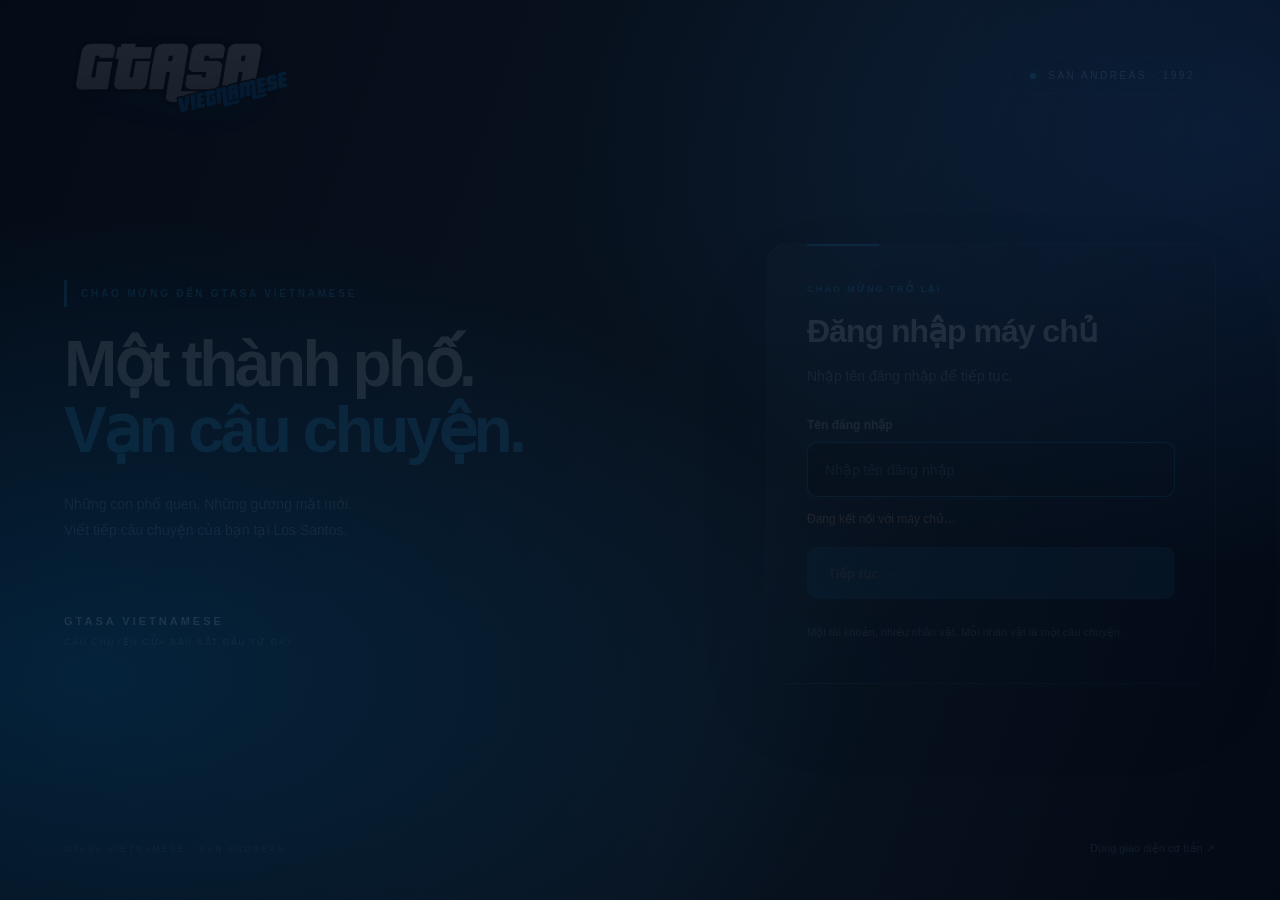
==== scriptfiles/cef/lsrp/index.html @ 7dafb7ec "feat: add CEF account login and registration UI" ====
<!doctype html>
<html lang="vi">
<head>
  <meta charset="utf-8">
  <meta name="viewport" content="width=device-width,initial-scale=1">
  <meta http-equiv="Content-Security-Policy" content="default-src 'self' http://cef; script-src 'sha256-Yp1ZCCHcdxOOjIpQzxnbb0ilpEO3/F2lZkjNdFWHLR4='; style-src 'self' http://cef; img-src 'self' http://cef; object-src 'none'; base-uri 'none'">
  <title>GTASA Vietnamese</title>
  <link rel="stylesheet" href="style.css">
</head>
<body>
  <div class="shell">
    <header><img class="brand-logo" src="logo.png" alt="GTASA Vietnamese"><span class="edition">SAN ANDREAS · 1992</span></header>
    <main>
      <section class="intro"><p class="eyebrow">CHÀO MỪNG ĐẾN GTASA VIETNAMESE</p><h1>Một thành phố.<br><span>Vạn câu chuyện.</span></h1><p class="muted">Những con phố quen. Những gương mặt mới.<br>Viết tiếp câu chuyện của bạn tại Los Santos.</p><div class="stamp">GTASA VIETNAMESE <span>CÂU CHUYỆN CỦA BẠN BẮT ĐẦU TỪ ĐÂY</span></div></section>
      <section class="panel" id="auth"><p class="eyebrow">CHÀO MỪNG TRỞ LẠI</p><h2 id="title">Đăng nhập máy chủ</h2><p id="description" class="muted">Nhập tên đăng nhập để tiếp tục.</p><form id="form" novalidate><label for="value" id="label">Tên đăng nhập</label><input id="value" autocomplete="off" minlength="3" maxlength="24" required placeholder="Nhập tên đăng nhập"><p id="error" role="status" aria-live="polite">Đang khởi tạo giao diện…</p><button id="submit" type="submit" disabled>Đang kết nối…</button></form><button id="back" class="secondary" hidden>Đổi tên đăng nhập</button><p class="note">Một tài khoản, nhiều nhân vật. Mỗi nhân vật là một câu chuyện.</p></section>
      <section class="characters" id="characters" hidden><p class="eyebrow">CHỌN MỘT CÂU CHUYỆN</p><h2>Nhân vật của bạn</h2><p class="muted">Chọn nhân vật để tiếp tục, hoặc bắt đầu với một slot trống.</p><div id="slots"></div><button id="play" disabled>Vào Los Santos <span>→</span></button><p class="note">Slot trống sẽ mở trình tạo nhân vật trong game.</p></section>
    </main>
    <footer><span>GTASA VIETNAMESE · SAN ANDREAS</span><button id="classic" class="text-button">Dùng giao diện cơ bản ↗</button></footer>
  </div>
  <!-- CEF_APP_START -->
<script>
(function () {
'use strict';
const $ = (id) => document.getElementById(id);
let bridge;
let attached = false;
let acknowledged = false;
let responseTimer;
let stage = 0;
let pending = false;
const slots = [];
let navigationState = false;
let lastSnapshot = '';

function character(index, name, level, skin, exists, selected) {
  const slot = slots[index];
  if (!slot) return;
  slot.name.textContent = exists ? name.replace(/_/g, ' ') : '+ Tạo nhân vật mới';
  slot.info.textContent = exists ? `Cấp ${level} · Ngoại hình #${skin}` : 'Một câu chuyện mới đang chờ';
  slot.button.classList.toggle('selected', !!selected);
  if (selected) $('play').disabled = !exists;
}

function applySnapshot() {
  const hash = window.location.hash;
  if (!hash || hash === lastSnapshot) return false;
  const data = new URLSearchParams(hash.slice(1));
  if (data.get('ui') !== '1' || !/^[0-5]$/.test(data.get('stage') || '')) return false;
  lastSnapshot = hash;
  navigationState = true;
  acknowledged = true;
  const next = Number(data.get('stage'));
  if (document.body && document.body.classList && typeof document.body.classList.add === 'function') document.body.classList.add('booted');
  screen(next, data.get('username') || '');
  if (next === 4) {
    for (let i = 0; i < 3; i++) character(i, data.get(`n${i}`) || '',
      Number(data.get(`l${i}`)), Number(data.get(`k${i}`)), data.get(`e${i}`) === '1',
      Number(data.get('selected')) === i + 1);
  }
  const errors = {
    1: 'Tên đăng nhập gồm 3–24 ký tự: chữ, số hoặc dấu gạch dưới (_). Mật khẩu đăng ký cần ít nhất 6 ký tự.',
    2: 'Mật khẩu chưa đúng. Vui lòng thử lại.',
    3: 'Mật khẩu tối đa 72 ký tự.'
  };
  if (errors[data.get('error')]) { busy(false); $('error').textContent = errors[data.get('error')]; }
  return true;
}
function emit(name, ...args) {
  try {
    if (!bridge || typeof bridge.emit !== 'function') throw new Error('CEF unavailable');
    bridge.emit(name, ...args);
    return true;
  } catch (_) {
    busy(false);
    $('error').textContent = 'Chưa kết nối được giao diện với máy chủ. Thử kết nối lại hoặc dùng /classicui.';
    return false;
  }
}
function busy(value) {
  pending = value;
  $('submit').disabled = value;
  $('back').disabled = value;
}
function screen(next, username) {
  clearTimeout(responseTimer);
  const auth = $('auth');
  const characters = $('characters');
  stage = Number(next);
  next = stage;
  busy(next === 5);
  const showCharacters = next === 4;
  if (next === 0) {
    [auth, characters].forEach((view) => {
      if (view.hidden) return;
      if (!view.classList) { view.hidden = true; return; }
      view.classList.remove('view-enter');
      view.classList.add('view-exit');
      setTimeout(() => { view.hidden = true; view.classList.remove('view-exit'); }, 380);
    });
    return;
  }
  auth.hidden = next === 0 || showCharacters;
  characters.hidden = !showCharacters;
  const activeView = showCharacters ? characters : auth;
  if (next !== 0) {
    if (activeView.classList && typeof activeView.classList.remove === 'function') {
      activeView.classList.remove('view-enter');
      void activeView.offsetWidth;
      activeView.classList.add('view-enter');
    }
  }
  if (next === 4) $('play').disabled = true;
  $('error').textContent = '';
  if (next === 5) {
    $('description').textContent = 'Đang xử lý, vui lòng chờ…';
    return;
  }
  const password = next === 2 || next === 3;
  $('title').textContent = next === 2 ? 'Tạo tài khoản' : next === 3 ? 'Đăng nhập' : 'Đăng nhập máy chủ';
  $('description').textContent = password ? `Tên đăng nhập: ${username}` : 'Nhập tên đăng nhập để tiếp tục.';
  $('label').textContent = password ? 'Mật khẩu' : 'Tên đăng nhập';
  const input = $('value');
  input.value = '';
  input.type = password ? 'password' : 'text';
  input.minLength = password ? (next === 2 ? 6 : 1) : 3;
  input.maxLength = password ? 72 : 24;
  input.placeholder = password ? 'Nhập mật khẩu' : 'Nhập tên đăng nhập';
  if (password) input.removeAttribute('pattern');
  else input.pattern = '[A-Za-z0-9_]{3,24}';
  $('submit').textContent = next === 2 ? 'Đăng ký →' : next === 3 ? 'Đăng nhập →' : 'Tiếp tục →';
  $('back').hidden = !password;
  if (next !== 4 && next !== 0) input.focus();
}
for (let i = 0; i < 3; i++) {
  const button = document.createElement('button');
  button.className = 'slot';
  const label = document.createElement('small');
  label.textContent = `NHÂN VẬT 0${i + 1}`;
  const name = document.createElement('strong');
  const info = document.createElement('em');
  button.append(label, name, info);
  button.onclick = () => { if (!pending) emit('lsrp:slot', i); };
  $('slots').append(button);
  slots.push({button, name, info});
}
$('form').onsubmit = (event) => {
  event.preventDefault();
  if (pending || ![1, 2, 3].includes(stage)) return;
  const value = $('value').value;
  if (stage === 1 && !/^[A-Za-z0-9_]{3,24}$/.test(value)) {
    $('error').textContent = 'Tên đăng nhập gồm 3–24 ký tự: chữ, số hoặc dấu gạch dưới (_).';
    return;
  }
  if ((stage === 2 && value.length < 6) || (stage === 3 && !value) || value.length > 72) {
    $('error').textContent = 'Kiểm tra mật khẩu: đăng ký cần 6–72 ký tự.';
    return;
  }
  if (!acknowledged) {
    $('error').textContent = 'Đang kết nối với máy chủ. Vui lòng chờ hoặc dùng /classicui.';
    emit('lsrp:ready');
    return;
  }
  busy(true);
  $('error').textContent = 'Đang gửi yêu cầu…';
  if (emit('lsrp:submit', value)) {
    responseTimer = setTimeout(() => {
      busy(false);
      $('error').textContent = 'Máy chủ chưa phản hồi. Hãy kết nối lại hoặc dùng /classicui.';
    }, 10000);
  }
  if (stage !== 1) $('value').value = '';
};
$('back').onclick = () => emit('lsrp:back');
$('classic').onclick = () => emit('lsrp:classic');
$('play').onclick = () => emit('lsrp:play');
function listen(name, handler) {
  const on = typeof bridge.on === 'function' ? bridge.on : bridge.subscribe;
  on.call(bridge, name, (...args) => {
    // Some WebView bridges deliver one argument array instead of a spread list.
    if (args.length === 1 && Array.isArray(args[0])) args = args[0];
    handler(...args);
  });
}
function attach() {
  bridge = window.cef;
  if (!bridge || typeof bridge.emit !== 'function' ||
      (typeof bridge.on !== 'function' && typeof bridge.subscribe !== 'function')) return false;
  if (attached) return true;
  listen('lsrp:screen', (next, username) => { if (!navigationState) { acknowledged = true; screen(next, username); } });
  listen('lsrp:character', (...args) => { if (!navigationState) character(...args); });
  listen('lsrp:error', (message) => { clearTimeout(responseTimer); busy(false); $('error').textContent = message; });
  attached = true;
  emit('lsrp:ready');
  return true;
}
screen(1, '');
busy(true);
$('error').textContent = 'Đang kết nối với máy chủ…';
window.addEventListener('hashchange', applySnapshot);
applySnapshot();
try { attach(); } catch (_) { $('error').textContent = 'Không khởi tạo được CEF. Hãy dùng /classicui.'; }
setTimeout(() => { if (document.body && document.body.classList && typeof document.body.classList.add === 'function') document.body.classList.add('booted'); }, 140);
let attempts = 0;
const retry = setInterval(() => {
  attempts++;
  try {
    if (!acknowledged && attach()) emit('lsrp:ready');
  } catch (_) { /* Show a useful status after the bounded retry period. */ }
  if (acknowledged || attempts >= 15) {
    clearInterval(retry);
    if (!acknowledged) {
      busy(false);
      $('error').textContent = 'CEF chưa nhận phản hồi máy chủ. Hãy dùng /classicui hoặc kết nối lại.';
    }
  }
}, 1000);

})();
</script>
  <!-- CEF_APP_END -->
</body>
</html>
---- scriptfiles/cef/lsrp/style.css ----
:root{color-scheme:dark;font-family:'Segoe UI',Arial,sans-serif;color:#f4f8ff;-webkit-font-smoothing:antialiased;text-rendering:optimizeLegibility;--green:#24b5ff;--muted:#92a6bd}*{box-sizing:border-box}body{margin:0;min-height:100vh;opacity:0;transition:opacity .7s cubic-bezier(.22,1,.36,1);background:radial-gradient(ellipse at 7% 75%,#0077c532,transparent 48%),radial-gradient(ellipse at 96% 15%,#2068c429,transparent 40%),linear-gradient(110deg,#030b17ee,#061323c9 60%,#020916e8)}body.booted{opacity:1}[hidden]{display:none!important}body:before{content:'';position:fixed;inset:0;pointer-events:none;background:linear-gradient(#69bdff05 1px,transparent 1px),linear-gradient(90deg,#69bdff05 1px,transparent 1px);background-size:72px 72px;mask-image:linear-gradient(transparent,#0008)}.shell{position:relative;min-height:100vh;max-width:1900px;margin:auto;padding:4vh 5vw;display:flex;flex-direction:column}header,footer{display:flex;align-items:center;justify-content:space-between;gap:24px}.brand-logo{width:clamp(190px,18vw,290px);height:auto;filter:drop-shadow(0 12px 30px #009dff22);animation:logo-in .85s cubic-bezier(.22,1,.36,1) both}.edition{border:1px solid #7bbcff24;background:#10345135;border-radius:30px;padding:12px 20px;font-size:10px;letter-spacing:2.5px;color:#a9cce7}.edition:before{content:'';display:inline-block;width:6px;height:6px;border-radius:50%;background:#30c4ff;box-shadow:0 0 12px #30c4ff;margin-right:12px}main{flex:1;display:flex;align-items:center;justify-content:space-between;gap:7vw;padding:5vh 0}.intro{flex:1;max-width:820px}.eyebrow{font-size:10px;letter-spacing:2.8px;font-weight:700;color:var(--green);margin:0 0 24px}.intro>.eyebrow{display:inline-block;border-left:3px solid var(--green);padding:8px 14px;background:linear-gradient(90deg,#009fff16,transparent)}h1{font-size:clamp(40px,5vw,88px);font-weight:800;line-height:1.04;letter-spacing:-3.5px;margin:0 0 28px}h1 span{color:#33baff;text-shadow:0 0 60px #008cff30}h2{font-size:32px;line-height:1.2;font-weight:700;letter-spacing:-1px;margin:0 0 14px}.muted{font-size:14px;line-height:1.85;color:var(--muted);max-width:480px}.stamp{margin-top:48px;border-top:1px solid #7bbcff25;padding-top:22px;font-size:11px;font-weight:600;letter-spacing:3px;max-width:360px}.stamp span{display:block;font-size:9px;font-weight:400;letter-spacing:1.5px;color:#718aa5;margin-top:10px}.panel,.characters{position:relative;width:450px;max-width:48vw;flex-shrink:0;padding:40px;border:1px solid #91c7ff25;border-radius:22px;background:linear-gradient(145deg,#18334bdb,#07111ef5 65%);box-shadow:0 32px 90px #0007,inset 0 1px #d4edff0d;backdrop-filter:blur(18px);overflow:hidden;animation:panel-in .8s cubic-bezier(.22,1,.36,1) both;will-change:transform,opacity}.panel:before,.characters:before{content:'';position:absolute;left:40px;top:0;width:72px;height:2px;background:#2cbcff;box-shadow:0 0 24px #00aaff99}.panel>.eyebrow,.characters>.eyebrow{font-size:9px;letter-spacing:2.2px;margin-bottom:18px}label{display:block;font-size:12px;font-weight:600;color:#b7c8d9;margin:28px 0 11px}input{width:100%;height:55px;padding:0 17px;background:#030c18e8;border:1px solid #8ebaff24;color:#fff;border-radius:10px;font:inherit;font-size:14px;outline:none;transition:border-color .18s ease,box-shadow .18s ease,transform .18s ease}input::placeholder{color:#5b748e}input:focus{border-color:#25afffb3;box-shadow:0 0 0 3px #009fff10;transform:translateY(-1px)}button{width:100%;border:1px solid transparent;border-radius:10px;padding:17px 20px;min-height:52px;background:linear-gradient(110deg,#008ff0,#1bafff);color:white;font:inherit;font-size:13px;font-weight:700;cursor:pointer;text-align:left;box-shadow:0 6px 22px #008fff20;transition:transform .16s cubic-bezier(.22,1,.36,1),filter .16s ease;will-change:transform}button span{float:right}button:hover:not(:disabled){filter:brightness(1.12);transform:translateY(-1px)}button:active:not(:disabled){filter:brightness(.95);transform:translateY(0)}button:focus-visible{outline:2px solid #93d9ff;outline-offset:4px}button:disabled{opacity:.45;cursor:default;box-shadow:none}.secondary{margin-top:11px;background:#ffffff04;border-color:#93b9e127;color:#afc6df;box-shadow:none;text-align:center}.note{font-size:11px;line-height:1.8;color:#7189a3;margin:24px 0 0}#error{font-size:12px;line-height:1.55;color:#e2b598;min-height:19px;margin:12px 0 18px}footer{padding-top:20px;border-top:1px solid #89bfff16;font-size:9px;letter-spacing:2px;color:#65809a}.text-button{width:auto;min-height:0;padding:8px 0;background:transparent;box-shadow:none;color:#8daac6;font-size:11px;font-weight:400}#slots{display:grid;gap:12px;margin:26px 0}.slot{position:relative;background:linear-gradient(110deg,#18354a65,#0a192b);border:1px solid #81b4e329;box-shadow:none;padding:18px 20px;border-radius:12px}.slot:after{content:'↗';position:absolute;right:18px;top:18px;color:#577998;font-size:18px}.slot.selected{border-color:#21b3ff;background:linear-gradient(110deg,#0a5a844d,#10273b);box-shadow:inset 3px 0 #24b5ff}.slot.selected:after{color:#36beff}.slot small{display:block;font-size:9px;font-weight:600;color:#789dbd;letter-spacing:2px;margin-bottom:9px}.slot strong{font-size:17px;font-weight:600;display:block;padding-right:20px}.slot em{font-size:11px;font-weight:400;font-style:normal;display:block;color:#829eb8;margin-top:8px}.view-enter{animation:panel-in .8s cubic-bezier(.22,1,.36,1) both}.view-exit{animation:panel-out .38s cubic-bezier(.55,0,1,.45) both}@keyframes logo-in{from{opacity:0;transform:scale(.97)}to{opacity:1;transform:scale(1)}}@keyframes panel-in{from{opacity:0;transform:translate3d(0,14px,0)}to{opacity:1;transform:translate3d(0,0,0)}}@keyframes panel-out{from{opacity:1;transform:translate3d(0,0,0)}to{opacity:0;transform:translate3d(0,-8px,0)}}@media(max-width:1000px){main{gap:4vw}.panel,.characters{width:410px;padding:30px}.intro h1{letter-spacing:-2px}}@media(max-width:760px){.panel,.characters{backdrop-filter:none;box-shadow:0 18px 50px #0008}.brand-logo{animation-duration:.6s}.view-enter{animation-duration:.55s}body{background:linear-gradient(135deg,#030b17,#061323 60%,#020916)}body:before{display:none}button:hover:not(:disabled){filter:none}.shell{padding:22px}.intro{display:none}.panel,.characters{max-width:100%;width:440px;margin:auto}.brand-logo{width:180px}.edition{font-size:8px;padding:10px 12px;letter-spacing:1px}main{padding:25px 0}footer{letter-spacing:.6px;font-size:8px}h2{font-size:28px}}@media(max-height:700px){.shell{padding-top:20px;padding-bottom:15px}.brand-logo{width:190px}main{padding:20px 0}.panel,.characters{padding:26px}.eyebrow{margin-bottom:15px}label{margin-top:18px}.note{margin-top:16px}.stamp{margin-top:25px}#slots{gap:8px;margin:18px 0}.slot{padding:13px 16px}h1{font-size:clamp(38px,4.8vw,68px)}}@media(prefers-reduced-motion:reduce){*,*:before{animation:none!important;transition:none!important;scroll-behavior:auto!important}body{opacity:1!important}}@media(max-width:420px){.panel,.characters{padding:24px 20px;border-radius:18px}input{height:52px}button{min-height:50px}}
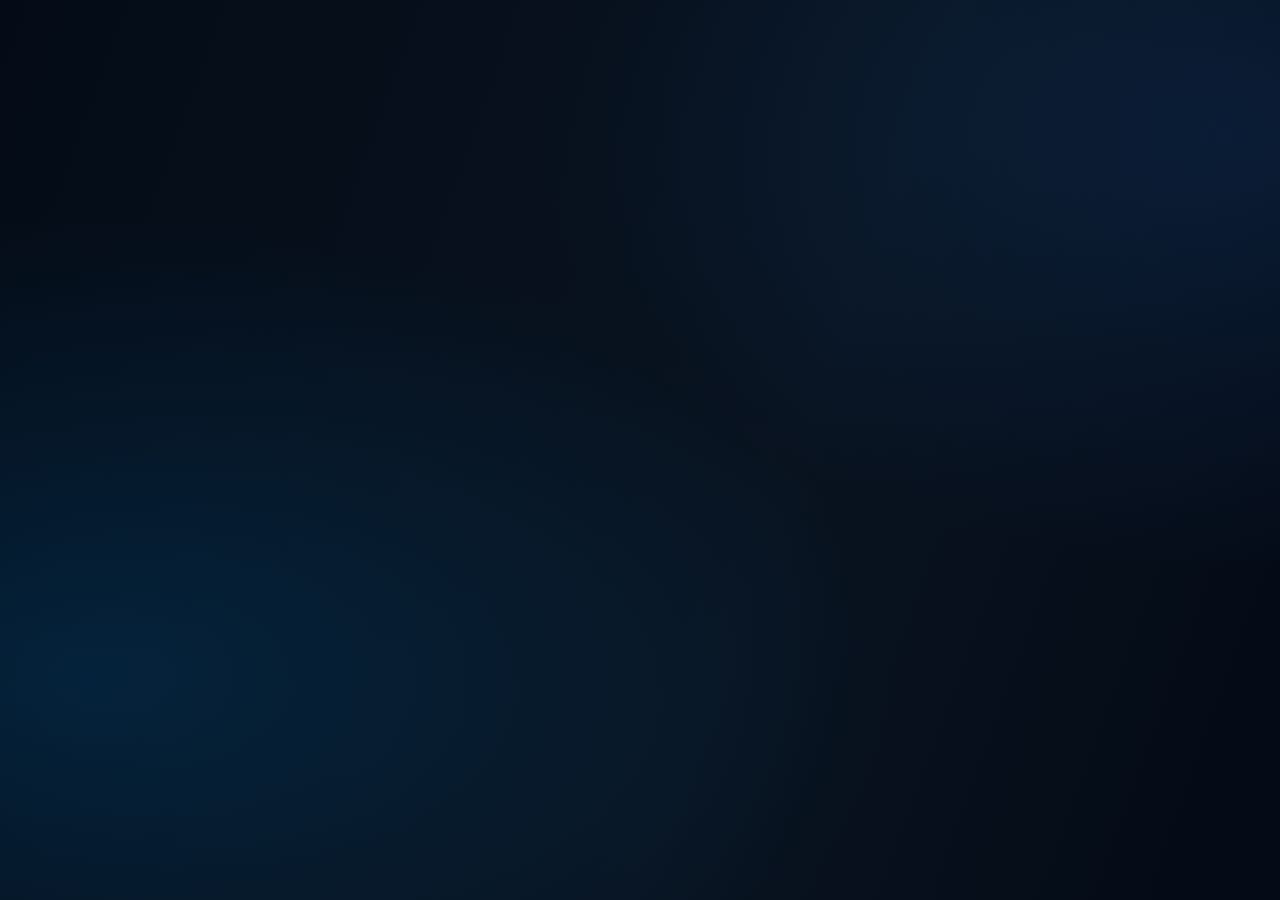
==== commit e2408bc0: "feat: polish CEF creator UI and notifications" ====
--- a/scriptfiles/cef/lsrp/index.html
+++ b/scriptfiles/cef/lsrp/index.html
@@ -3,19 +3,21 @@
 <head>
   <meta charset="utf-8">
   <meta name="viewport" content="width=device-width,initial-scale=1">
-  <meta http-equiv="Content-Security-Policy" content="default-src 'self' http://cef; script-src 'sha256-Yp1ZCCHcdxOOjIpQzxnbb0ilpEO3/F2lZkjNdFWHLR4='; style-src 'self' http://cef; img-src 'self' http://cef; object-src 'none'; base-uri 'none'">
+  <meta http-equiv="Content-Security-Policy" content="default-src 'self' http://cef; script-src 'sha256-Da5D/YA8V6eIB4fiV2CSRMuoFLo2DIR0+VUz3KR1z58='; style-src 'self' http://cef; img-src 'self' http://cef; object-src 'none'; base-uri 'none'">
   <title>GTASA Vietnamese</title>
   <link rel="stylesheet" href="style.css">
 </head>
 <body>
   <div class="shell">
-    <header><img class="brand-logo" src="logo.png" alt="GTASA Vietnamese"><span class="edition">SAN ANDREAS · 1992</span></header>
+    <div id="notifications" class="notifications" aria-live="polite"></div>
+    <header id="site-header"><img class="brand-logo" src="logo.png" alt="GTASA Vietnamese"><span class="edition">SAN ANDREAS · 1992</span></header>
     <main>
-      <section class="intro"><p class="eyebrow">CHÀO MỪNG ĐẾN GTASA VIETNAMESE</p><h1>Một thành phố.<br><span>Vạn câu chuyện.</span></h1><p class="muted">Những con phố quen. Những gương mặt mới.<br>Viết tiếp câu chuyện của bạn tại Los Santos.</p><div class="stamp">GTASA VIETNAMESE <span>CÂU CHUYỆN CỦA BẠN BẮT ĐẦU TỪ ĐÂY</span></div></section>
+      <section class="intro" id="site-intro"><p class="eyebrow">CHÀO MỪNG ĐẾN GTASA VIETNAMESE</p><h1>Một thành phố.<br><span>Vạn câu chuyện.</span></h1><p class="muted">Những con phố quen. Những gương mặt mới.<br>Viết tiếp câu chuyện của bạn tại Los Santos.</p><div class="stamp">GTASA VIETNAMESE <span>CÂU CHUYỆN CỦA BẠN BẮT ĐẦU TỪ ĐÂY</span></div></section>
       <section class="panel" id="auth"><p class="eyebrow">CHÀO MỪNG TRỞ LẠI</p><h2 id="title">Đăng nhập máy chủ</h2><p id="description" class="muted">Nhập tên đăng nhập để tiếp tục.</p><form id="form" novalidate><label for="value" id="label">Tên đăng nhập</label><input id="value" autocomplete="off" minlength="3" maxlength="24" required placeholder="Nhập tên đăng nhập"><p id="error" role="status" aria-live="polite">Đang khởi tạo giao diện…</p><button id="submit" type="submit" disabled>Đang kết nối…</button></form><button id="back" class="secondary" hidden>Đổi tên đăng nhập</button><p class="note">Một tài khoản, nhiều nhân vật. Mỗi nhân vật là một câu chuyện.</p></section>
       <section class="characters" id="characters" hidden><p class="eyebrow">CHỌN MỘT CÂU CHUYỆN</p><h2>Nhân vật của bạn</h2><p class="muted">Chọn nhân vật để tiếp tục, hoặc bắt đầu với một slot trống.</p><div id="slots"></div><button id="play" disabled>Vào Los Santos <span>→</span></button><p class="note">Slot trống sẽ mở trình tạo nhân vật trong game.</p></section>
+      <section class="creator" id="creator" hidden><div class="creator-head"><div><p class="eyebrow">BẮT ĐẦU CÂU CHUYỆN</p><h2>Tạo nhân vật</h2><p class="muted">Xây dựng diện mạo và thông tin cơ bản cho nhân vật của bạn.</p></div><span class="creator-step">01 / 01</span></div><div class="creator-grid"><label>Tên nhân vật<input id="creator-name" placeholder="Ví dụ: Nguyen_Van_A" autocomplete="off"></label><label>Giới tính<select class="creator-choice"><option>Nam</option><option>Nữ</option></select></label><label>Ngày sinh<input class="creator-choice" type="date" value="1964-01-01"></label><label>Màu da<select class="creator-choice"><option>Sáng</option><option selected>Trung bình</option><option>Tối</option></select></label><label>Giọng nói<select class="creator-choice"><option>Trầm</option><option>Trung</option><option>Trẻ</option><option>Khàn</option></select></label><label>Chiều cao<input class="creator-choice" type="number" min="150" max="210" value="175" step="1"></label><label>Cân nặng<input class="creator-choice" type="number" min="45" max="150" value="70" step="1"></label><label>Nơi sinh<select class="creator-choice"><option>Los Santos</option><option>San Fierro</option><option>Las Venturas</option><option>Nơi khác</option></select></label></div><div class="creator-actions"><p class="note">Các thông tin số có thể nhập trực tiếp.</p><button id="creator-confirm" type="button">Xác nhận nhân vật <span>→</span></button></div></section>
     </main>
-    <footer><span>GTASA VIETNAMESE · SAN ANDREAS</span><button id="classic" class="text-button">Dùng giao diện cơ bản ↗</button></footer>
+    <footer id="site-footer"><span>GTASA VIETNAMESE · SAN ANDREAS</span><button id="classic" class="text-button">Dùng giao diện cơ bản ↗</button></footer>
   </div>
   <!-- CEF_APP_START -->
 <script>
@@ -45,13 +47,17 @@
   const hash = window.location.hash;
   if (!hash || hash === lastSnapshot) return false;
   const data = new URLSearchParams(hash.slice(1));
-  if (data.get('ui') !== '1' || !/^[0-5]$/.test(data.get('stage') || '')) return false;
+  if (data.get('ui') !== '1' || !/^[0-6]$/.test(data.get('stage') || '')) return false;
   lastSnapshot = hash;
   navigationState = true;
   acknowledged = true;
   const next = Number(data.get('stage'));
   if (document.body && document.body.classList && typeof document.body.classList.add === 'function') document.body.classList.add('booted');
   screen(next, data.get('username') || '');
+  if (next === 6) {
+    clearTimeout(window.creatorSaveTimer);
+    if (typeof setCreatorBusy === 'function') setCreatorBusy(false);
+  }
   if (next === 4) {
     for (let i = 0; i < 3; i++) character(i, data.get(`n${i}`) || '',
       Number(data.get(`l${i}`)), Number(data.get(`k${i}`)), data.get(`e${i}`) === '1',
@@ -60,7 +66,8 @@
   const errors = {
     1: 'Tên đăng nhập gồm 3–24 ký tự: chữ, số hoặc dấu gạch dưới (_). Mật khẩu đăng ký cần ít nhất 6 ký tự.',
     2: 'Mật khẩu chưa đúng. Vui lòng thử lại.',
-    3: 'Mật khẩu tối đa 72 ký tự.'
+    3: 'Mật khẩu tối đa 72 ký tự.',
+    4: 'Tên nhân vật đã được sử dụng.'
   };
   if (errors[data.get('error')]) { busy(false); $('error').textContent = errors[data.get('error')]; }
   return true;
@@ -76,6 +83,45 @@
     return false;
   }
 }
+function notify(type, message) {
+  const host = $('notifications');
+  if (!host) return;
+  const item = document.createElement('div');
+  const kind = type || 'info';
+  const meta = { info: ['i', 'Thông báo'], success: ['✓', 'Thành công'], warning: ['!', 'Cảnh báo'], error: ['×', 'Có lỗi'] }[kind] || ['i', 'Thông báo'];
+  item.className = `notify notify-${kind}`;
+  const icon = document.createElement('span'); icon.className = 'notify-icon'; icon.textContent = meta[0];
+  const content = document.createElement('span'); content.className = 'notify-content';
+  const title = document.createElement('strong'); title.textContent = meta[1];
+  const text = document.createElement('span'); text.textContent = message || '';
+  const bar = document.createElement('i');
+  bar.className = 'notify-bar';
+  bar.style.transform = 'scaleX(1)';
+  bar.style.transformOrigin = 'left center';
+  content.append(title, text); item.append(icon, content, bar);
+  host.appendChild(item);
+  requestAnimationFrame(() => requestAnimationFrame(() => { bar.style.transform = 'scaleX(0)'; }));
+  if (type === 'info' && String(message).includes('kiểm tra tên')) setCreatorBusy(false);
+  if (type === 'info' && String(message).includes('kiểm tra tên')) clearTimeout(window.creatorSaveTimer);
+  if (type === 'info' && String(message).includes('hoàn tất hồ sơ')) {
+    clearTimeout(window.creatorSaveTimer);
+    setCreatorBusy(false);
+  }
+  if (type === 'info' && String(message).includes('lưu hồ sơ')) setCreatorBusy(true);
+  if ((type === 'error' || type === 'warning' || type === 'success') && window.creatorBusy) {
+    clearTimeout(window.creatorSaveTimer);
+    setCreatorBusy(false);
+  }
+  setTimeout(() => { item.classList.add('notify-leave'); setTimeout(() => item.remove(), 260); }, 4200);
+}
+function setCreatorBusy(value) {
+  window.creatorBusy = !!value;
+  const creator = $('creator');
+  if (!creator || typeof creator.querySelectorAll !== 'function') return;
+  creator.querySelectorAll('input,select,button').forEach((control) => { control.disabled = !!value; });
+  const confirm = $('creator-confirm');
+  if (confirm) confirm.textContent = value ? 'Đang lưu…' : 'Xác nhận nhân vật →';
+}
 function busy(value) {
   pending = value;
   $('submit').disabled = value;
@@ -89,6 +135,17 @@
   next = stage;
   busy(next === 5);
   const showCharacters = next === 4;
+  const showCreator = next === 6;
+  const creator = $('creator');
+  if (creator) creator.hidden = !showCreator;
+  ['site-header', 'site-intro', 'site-footer'].forEach((id) => {
+    const part = $(id);
+    if (part) part.hidden = showCreator || showCharacters;
+  });
+  if (document.body && document.body.classList && typeof document.body.classList.toggle === 'function') {
+    document.body.classList.toggle('creator-mode', showCreator);
+    document.body.classList.toggle('selector-mode', showCharacters);
+  }
   if (next === 0) {
     [auth, characters].forEach((view) => {
       if (view.hidden) return;
@@ -99,9 +156,9 @@
     });
     return;
   }
-  auth.hidden = next === 0 || showCharacters;
+  auth.hidden = next === 0 || showCharacters || showCreator;
   characters.hidden = !showCharacters;
-  const activeView = showCharacters ? characters : auth;
+  const activeView = showCreator ? creator : showCharacters ? characters : auth;
   if (next !== 0) {
     if (activeView.classList && typeof activeView.classList.remove === 'function') {
       activeView.classList.remove('view-enter');
@@ -173,6 +230,28 @@
 $('back').onclick = () => emit('lsrp:back');
 $('classic').onclick = () => emit('lsrp:classic');
 $('play').onclick = () => emit('lsrp:play');
+if ($('creator-confirm')) $('creator-confirm').onclick = () => {
+  if ($('creator-confirm').disabled) return;
+  const name = $('creator-name') ? $('creator-name').value.trim() : '';
+  if (!/^[A-Za-z]+_[A-Za-z]+$/.test(name)) { notify('warning', 'Tên nhân vật phải có dạng First_Last.'); return; }
+  const confirm = $('creator-confirm');
+  confirm.disabled = true;
+  confirm.textContent = 'Đang kiểm tra…';
+  window.creatorSaveTimer = setTimeout(() => {
+    if (confirm.disabled) {
+      setCreatorBusy(false);
+      notify('error', 'Máy chủ chưa phản hồi việc lưu nhân vật. Bạn có thể thử lại.');
+    }
+  }, 15000);
+  emit('lsrp:creator_confirm', name);
+};
+if ($('creator') && typeof $('creator').querySelectorAll === 'function') $('creator').querySelectorAll('select').forEach((select) => {
+  select.addEventListener('change', () => {
+    const skin = $('creator').querySelectorAll('select')[3];
+    const gender = $('creator').querySelectorAll('select')[0];
+    if ($('skin-preview')) $('skin-preview').textContent = `${skin.value} · ${gender.value}`;
+  });
+});
 function listen(name, handler) {
   const on = typeof bridge.on === 'function' ? bridge.on : bridge.subscribe;
   on.call(bridge, name, (...args) => {
@@ -189,6 +268,7 @@
   listen('lsrp:screen', (next, username) => { if (!navigationState) { acknowledged = true; screen(next, username); } });
   listen('lsrp:character', (...args) => { if (!navigationState) character(...args); });
   listen('lsrp:error', (message) => { clearTimeout(responseTimer); busy(false); $('error').textContent = message; });
+  listen('lsrp:notify', (type, message) => notify(type, message));
   attached = true;
   emit('lsrp:ready');
   return true;
--- a/scriptfiles/cef/lsrp/style.css
+++ b/scriptfiles/cef/lsrp/style.css
@@ -1 +1,2 @@
-:root{color-scheme:dark;font-family:'Segoe UI',Arial,sans-serif;color:#f4f8ff;-webkit-font-smoothing:antialiased;text-rendering:optimizeLegibility;--green:#24b5ff;--muted:#92a6bd}*{box-sizing:border-box}body{margin:0;min-height:100vh;opacity:0;transition:opacity .7s cubic-bezier(.22,1,.36,1);background:radial-gradient(ellipse at 7% 75%,#0077c532,transparent 48%),radial-gradient(ellipse at 96% 15%,#2068c429,transparent 40%),linear-gradient(110deg,#030b17ee,#061323c9 60%,#020916e8)}body.booted{opacity:1}[hidden]{display:none!important}body:before{content:'';position:fixed;inset:0;pointer-events:none;background:linear-gradient(#69bdff05 1px,transparent 1px),linear-gradient(90deg,#69bdff05 1px,transparent 1px);background-size:72px 72px;mask-image:linear-gradient(transparent,#0008)}.shell{position:relative;min-height:100vh;max-width:1900px;margin:auto;padding:4vh 5vw;display:flex;flex-direction:column}header,footer{display:flex;align-items:center;justify-content:space-between;gap:24px}.brand-logo{width:clamp(190px,18vw,290px);height:auto;filter:drop-shadow(0 12px 30px #009dff22);animation:logo-in .85s cubic-bezier(.22,1,.36,1) both}.edition{border:1px solid #7bbcff24;background:#10345135;border-radius:30px;padding:12px 20px;font-size:10px;letter-spacing:2.5px;color:#a9cce7}.edition:before{content:'';display:inline-block;width:6px;height:6px;border-radius:50%;background:#30c4ff;box-shadow:0 0 12px #30c4ff;margin-right:12px}main{flex:1;display:flex;align-items:center;justify-content:space-between;gap:7vw;padding:5vh 0}.intro{flex:1;max-width:820px}.eyebrow{font-size:10px;letter-spacing:2.8px;font-weight:700;color:var(--green);margin:0 0 24px}.intro>.eyebrow{display:inline-block;border-left:3px solid var(--green);padding:8px 14px;background:linear-gradient(90deg,#009fff16,transparent)}h1{font-size:clamp(40px,5vw,88px);font-weight:800;line-height:1.04;letter-spacing:-3.5px;margin:0 0 28px}h1 span{color:#33baff;text-shadow:0 0 60px #008cff30}h2{font-size:32px;line-height:1.2;font-weight:700;letter-spacing:-1px;margin:0 0 14px}.muted{font-size:14px;line-height:1.85;color:var(--muted);max-width:480px}.stamp{margin-top:48px;border-top:1px solid #7bbcff25;padding-top:22px;font-size:11px;font-weight:600;letter-spacing:3px;max-width:360px}.stamp span{display:block;font-size:9px;font-weight:400;letter-spacing:1.5px;color:#718aa5;margin-top:10px}.panel,.characters{position:relative;width:450px;max-width:48vw;flex-shrink:0;padding:40px;border:1px solid #91c7ff25;border-radius:22px;background:linear-gradient(145deg,#18334bdb,#07111ef5 65%);box-shadow:0 32px 90px #0007,inset 0 1px #d4edff0d;backdrop-filter:blur(18px);overflow:hidden;animation:panel-in .8s cubic-bezier(.22,1,.36,1) both;will-change:transform,opacity}.panel:before,.characters:before{content:'';position:absolute;left:40px;top:0;width:72px;height:2px;background:#2cbcff;box-shadow:0 0 24px #00aaff99}.panel>.eyebrow,.characters>.eyebrow{font-size:9px;letter-spacing:2.2px;margin-bottom:18px}label{display:block;font-size:12px;font-weight:600;color:#b7c8d9;margin:28px 0 11px}input{width:100%;height:55px;padding:0 17px;background:#030c18e8;border:1px solid #8ebaff24;color:#fff;border-radius:10px;font:inherit;font-size:14px;outline:none;transition:border-color .18s ease,box-shadow .18s ease,transform .18s ease}input::placeholder{color:#5b748e}input:focus{border-color:#25afffb3;box-shadow:0 0 0 3px #009fff10;transform:translateY(-1px)}button{width:100%;border:1px solid transparent;border-radius:10px;padding:17px 20px;min-height:52px;background:linear-gradient(110deg,#008ff0,#1bafff);color:white;font:inherit;font-size:13px;font-weight:700;cursor:pointer;text-align:left;box-shadow:0 6px 22px #008fff20;transition:transform .16s cubic-bezier(.22,1,.36,1),filter .16s ease;will-change:transform}button span{float:right}button:hover:not(:disabled){filter:brightness(1.12);transform:translateY(-1px)}button:active:not(:disabled){filter:brightness(.95);transform:translateY(0)}button:focus-visible{outline:2px solid #93d9ff;outline-offset:4px}button:disabled{opacity:.45;cursor:default;box-shadow:none}.secondary{margin-top:11px;background:#ffffff04;border-color:#93b9e127;color:#afc6df;box-shadow:none;text-align:center}.note{font-size:11px;line-height:1.8;color:#7189a3;margin:24px 0 0}#error{font-size:12px;line-height:1.55;color:#e2b598;min-height:19px;margin:12px 0 18px}footer{padding-top:20px;border-top:1px solid #89bfff16;font-size:9px;letter-spacing:2px;color:#65809a}.text-button{width:auto;min-height:0;padding:8px 0;background:transparent;box-shadow:none;color:#8daac6;font-size:11px;font-weight:400}#slots{display:grid;gap:12px;margin:26px 0}.slot{position:relative;background:linear-gradient(110deg,#18354a65,#0a192b);border:1px solid #81b4e329;box-shadow:none;padding:18px 20px;border-radius:12px}.slot:after{content:'↗';position:absolute;right:18px;top:18px;color:#577998;font-size:18px}.slot.selected{border-color:#21b3ff;background:linear-gradient(110deg,#0a5a844d,#10273b);box-shadow:inset 3px 0 #24b5ff}.slot.selected:after{color:#36beff}.slot small{display:block;font-size:9px;font-weight:600;color:#789dbd;letter-spacing:2px;margin-bottom:9px}.slot strong{font-size:17px;font-weight:600;display:block;padding-right:20px}.slot em{font-size:11px;font-weight:400;font-style:normal;display:block;color:#829eb8;margin-top:8px}.view-enter{animation:panel-in .8s cubic-bezier(.22,1,.36,1) both}.view-exit{animation:panel-out .38s cubic-bezier(.55,0,1,.45) both}@keyframes logo-in{from{opacity:0;transform:scale(.97)}to{opacity:1;transform:scale(1)}}@keyframes panel-in{from{opacity:0;transform:translate3d(0,14px,0)}to{opacity:1;transform:translate3d(0,0,0)}}@keyframes panel-out{from{opacity:1;transform:translate3d(0,0,0)}to{opacity:0;transform:translate3d(0,-8px,0)}}@media(max-width:1000px){main{gap:4vw}.panel,.characters{width:410px;padding:30px}.intro h1{letter-spacing:-2px}}@media(max-width:760px){.panel,.characters{backdrop-filter:none;box-shadow:0 18px 50px #0008}.brand-logo{animation-duration:.6s}.view-enter{animation-duration:.55s}body{background:linear-gradient(135deg,#030b17,#061323 60%,#020916)}body:before{display:none}button:hover:not(:disabled){filter:none}.shell{padding:22px}.intro{display:none}.panel,.characters{max-width:100%;width:440px;margin:auto}.brand-logo{width:180px}.edition{font-size:8px;padding:10px 12px;letter-spacing:1px}main{padding:25px 0}footer{letter-spacing:.6px;font-size:8px}h2{font-size:28px}}@media(max-height:700px){.shell{padding-top:20px;padding-bottom:15px}.brand-logo{width:190px}main{padding:20px 0}.panel,.characters{padding:26px}.eyebrow{margin-bottom:15px}label{margin-top:18px}.note{margin-top:16px}.stamp{margin-top:25px}#slots{gap:8px;margin:18px 0}.slot{padding:13px 16px}h1{font-size:clamp(38px,4.8vw,68px)}}@media(prefers-reduced-motion:reduce){*,*:before{animation:none!important;transition:none!important;scroll-behavior:auto!important}body{opacity:1!important}}@media(max-width:420px){.panel,.characters{padding:24px 20px;border-radius:18px}input{height:52px}button{min-height:50px}}
+:root{color-scheme:dark;font-family:'Segoe UI',Arial,sans-serif;color:#f4f8ff;-webkit-font-smoothing:antialiased;text-rendering:optimizeLegibility;--green:#24b5ff;--muted:#92a6bd}*{box-sizing:border-box}body{margin:0;min-height:100vh;opacity:0;transition:opacity .7s cubic-bezier(.22,1,.36,1);background:radial-gradient(ellipse at 7% 75%,#0077c532,transparent 48%),radial-gradient(ellipse at 96% 15%,#2068c429,transparent 40%),linear-gradient(110deg,#030b17ee,#061323c9 60%,#020916e8)}body.booted{opacity:1}[hidden]{display:none!important}body:before{content:'';position:fixed;inset:0;pointer-events:none;background:linear-gradient(#69bdff05 1px,transparent 1px),linear-gradient(90deg,#69bdff05 1px,transparent 1px);background-size:72px 72px;mask-image:linear-gradient(transparent,#0008)}.shell{position:relative;min-height:100vh;max-width:1900px;margin:auto;padding:4vh 5vw;display:flex;flex-direction:column}header,footer{display:flex;align-items:center;justify-content:space-between;gap:24px}.brand-logo{width:clamp(190px,18vw,290px);height:auto;filter:drop-shadow(0 12px 30px #009dff22);animation:logo-in .85s cubic-bezier(.22,1,.36,1) both}.edition{border:1px solid #7bbcff24;background:#10345135;border-radius:30px;padding:12px 20px;font-size:10px;letter-spacing:2.5px;color:#a9cce7}.edition:before{content:'';display:inline-block;width:6px;height:6px;border-radius:50%;background:#30c4ff;box-shadow:0 0 12px #30c4ff;margin-right:12px}main{flex:1;display:flex;align-items:center;justify-content:space-between;gap:7vw;padding:5vh 0}.intro{flex:1;max-width:820px}.eyebrow{font-size:10px;letter-spacing:2.8px;font-weight:700;color:var(--green);margin:0 0 24px}.intro>.eyebrow{display:inline-block;border-left:3px solid var(--green);padding:8px 14px;background:linear-gradient(90deg,#009fff16,transparent)}h1{font-size:clamp(40px,5vw,88px);font-weight:800;line-height:1.04;letter-spacing:-3.5px;margin:0 0 28px}h1 span{color:#33baff;text-shadow:0 0 60px #008cff30}h2{font-size:32px;line-height:1.2;font-weight:700;letter-spacing:-1px;margin:0 0 14px}.muted{font-size:14px;line-height:1.85;color:var(--muted);max-width:480px}.stamp{margin-top:48px;border-top:1px solid #7bbcff25;padding-top:22px;font-size:11px;font-weight:600;letter-spacing:3px;max-width:360px}.stamp span{display:block;font-size:9px;font-weight:400;letter-spacing:1.5px;color:#718aa5;margin-top:10px}.panel,.characters{position:relative;width:450px;max-width:48vw;flex-shrink:0;padding:40px;border:1px solid #91c7ff25;border-radius:22px;background:linear-gradient(145deg,#18334bdb,#07111ef5 65%);box-shadow:0 32px 90px #0007,inset 0 1px #d4edff0d;backdrop-filter:blur(18px);overflow:hidden;animation:panel-in .8s cubic-bezier(.22,1,.36,1) both;will-change:transform,opacity}.panel:before,.characters:before{content:'';position:absolute;left:40px;top:0;width:72px;height:2px;background:#2cbcff;box-shadow:0 0 24px #00aaff99}.panel>.eyebrow,.characters>.eyebrow{font-size:9px;letter-spacing:2.2px;margin-bottom:18px}label{display:block;font-size:12px;font-weight:600;color:#b7c8d9;margin:28px 0 11px}input{width:100%;height:55px;padding:0 17px;background:#030c18e8;border:1px solid #8ebaff24;color:#fff;border-radius:10px;font:inherit;font-size:14px;outline:none;transition:border-color .18s ease,box-shadow .18s ease,transform .18s ease}input::placeholder{color:#5b748e}input:focus{border-color:#25afffb3;box-shadow:0 0 0 3px #009fff10;transform:translateY(-1px)}button{width:100%;border:1px solid transparent;border-radius:10px;padding:17px 20px;min-height:52px;background:linear-gradient(110deg,#008ff0,#1bafff);color:white;font:inherit;font-size:13px;font-weight:700;cursor:pointer;text-align:left;box-shadow:0 6px 22px #008fff20;transition:transform .16s cubic-bezier(.22,1,.36,1),filter .16s ease;will-change:transform}button span{float:right}button:hover:not(:disabled){filter:brightness(1.12);transform:translateY(-1px)}button:active:not(:disabled){filter:brightness(.95);transform:translateY(0)}button:focus-visible{outline:2px solid #93d9ff;outline-offset:4px}button:disabled{opacity:.45;cursor:default;box-shadow:none}.secondary{margin-top:11px;background:#ffffff04;border-color:#93b9e127;color:#afc6df;box-shadow:none;text-align:center}.note{font-size:11px;line-height:1.8;color:#7189a3;margin:24px 0 0}#error{font-size:12px;line-height:1.55;color:#e2b598;min-height:19px;margin:12px 0 18px}footer{padding-top:20px;border-top:1px solid #89bfff16;font-size:9px;letter-spacing:2px;color:#65809a}.text-button{width:auto;min-height:0;padding:8px 0;background:transparent;box-shadow:none;color:#8daac6;font-size:11px;font-weight:400}#slots{display:grid;gap:12px;margin:26px 0}.slot{position:relative;background:linear-gradient(110deg,#18354a65,#0a192b);border:1px solid #81b4e329;box-shadow:none;padding:18px 20px;border-radius:12px}.slot:after{content:'↗';position:absolute;right:18px;top:18px;color:#577998;font-size:18px}.slot.selected{border-color:#21b3ff;background:linear-gradient(110deg,#0a5a844d,#10273b);box-shadow:inset 3px 0 #24b5ff}.slot.selected:after{color:#36beff}.slot small{display:block;font-size:9px;font-weight:600;color:#789dbd;letter-spacing:2px;margin-bottom:9px}.slot strong{font-size:17px;font-weight:600;display:block;padding-right:20px}.slot em{font-size:11px;font-weight:400;font-style:normal;display:block;color:#829eb8;margin-top:8px}.view-enter{animation:panel-in .8s cubic-bezier(.22,1,.36,1) both}.view-exit{animation:panel-out .38s cubic-bezier(.55,0,1,.45) both}.notifications{top:26px;right:26px;width:min(380px,calc(100vw - 52px));gap:12px}.notify{position:relative;display:flex;align-items:flex-start;gap:12px;overflow:hidden;padding:14px 16px 17px;border:1px solid #8bbce52b;border-left:1px solid #8bbce52b;border-radius:11px;background:linear-gradient(135deg,#11263aeF,#07121feb);box-shadow:0 16px 40px #0009;color:#eaf6ff;animation:notify-in .28s cubic-bezier(.22,1,.36,1) both}.notify-icon{display:grid;place-items:center;flex:0 0 23px;width:23px;height:23px;border-radius:7px;background:#2caeff22;color:#53c6ff;font-size:14px;font-weight:800}.notify-content{display:grid;gap:3px;min-width:0}.notify-content strong{font-size:11px;letter-spacing:.8px;text-transform:uppercase}.notify-content span{font-size:12px;line-height:1.45;color:#a8bdd0}.notify-success .notify-icon{background:#31d39a22;color:#55e0ac}.notify-warning .notify-icon{background:#f6bb6122;color:#ffd17d}.notify-error .notify-icon{background:#ff707022;color:#ff9b9b}.notify-bar{position:absolute;left:0;right:0;bottom:0;height:2px;background:#3abaff;transform-origin:left;animation:notify-progress 4.2s linear both}.notify-success .notify-bar{background:#39d39b}.notify-warning .notify-bar{background:#f5bc61}.notify-error .notify-bar{background:#ff7777}@keyframes notify-progress{from{transform:scaleX(1)}to{transform:scaleX(0)}}.notifications{position:fixed;z-index:20;top:24px;right:24px;display:grid;gap:10px;width:min(360px,calc(100vw - 48px));pointer-events:none}.notify{padding:14px 16px;border:1px solid #77bfff35;border-left:3px solid #39bfff;border-radius:12px;background:#071522ed;box-shadow:0 14px 35px #0008;color:#e8f5ff;font-size:12px;line-height:1.5;animation:notify-in .3s cubic-bezier(.22,1,.36,1) both}.notify-success{border-left-color:#36d59a}.notify-warning{border-left-color:#f6bd62}.notify-error{border-left-color:#ff7777}.notify-leave{animation:notify-out .26s ease both}@keyframes notify-in{from{opacity:0;transform:translate3d(18px,-8px,0)}to{opacity:1;transform:translate3d(0,0,0)}}@keyframes notify-out{from{opacity:1;transform:translate3d(0,0,0)}to{opacity:0;transform:translate3d(18px,-8px,0)}}.creator-mode .intro,.creator-mode header,.creator-mode footer,.selector-mode .intro,.selector-mode header,.selector-mode footer{display:none}.creator-mode main,.selector-mode main{justify-content:center}.creator-choice,select.creator-choice{width:100%;height:52px;min-height:52px;padding:0 14px;border:1px solid #8ebaff24;border-radius:10px;background:#030c18e8;color:#dcecff;font:inherit;font-size:13px;outline:none}.creator-choice:focus{border-color:#25afffb3;box-shadow:0 0 0 3px #009fff10}select.creator-choice{appearance:auto;cursor:pointer}input.creator-choice{margin:0}.creator-preview{display:flex;align-items:center;gap:16px;margin:26px 0 8px;padding:16px;border:1px solid #81b4e329;border-radius:14px;background:linear-gradient(110deg,#0a5a844d,#10273b)}.preview-avatar{display:grid;place-items:center;width:52px;height:64px;border-radius:12px;background:radial-gradient(circle at 50% 35%,#53c9ff,#17649a 42%,#071725 70%);color:#dff6ff;font-size:24px;box-shadow:0 0 28px #009fff33}.creator-preview small,.creator-preview strong,.creator-preview span{display:block}.creator-preview small{font-size:9px;letter-spacing:2px;color:#78a3c5}.creator-preview strong{margin-top:5px;font-size:15px}.creator-preview span{margin-top:4px;font-size:11px;color:#7895af}.creator{position:relative;width:min(760px,92vw);max-width:100%;padding:38px;border:1px solid #91c7ff25;border-radius:22px;background:linear-gradient(145deg,#18334bdb,#07111ef5 65%);box-shadow:0 32px 90px #0007,inset 0 1px #d4edff0d;backdrop-filter:blur(18px);animation:panel-in .8s cubic-bezier(.22,1,.36,1) both}.creator-head{display:flex;align-items:flex-start;justify-content:space-between;gap:24px}.creator-step{font-size:10px;letter-spacing:2px;color:#6e9cc2}.creator-grid{display:grid;grid-template-columns:repeat(3,1fr);gap:0 14px}.creator-grid label{margin-top:22px}.creator-choice{text-align:left;background:#030c18e8;border-color:#8ebaff24;color:#dcecff;font-weight:500;padding:14px 13px;min-height:48px}.creator-choice span{color:#37baff}.creator-actions{display:flex;align-items:center;justify-content:space-between;gap:24px;margin-top:28px;padding-top:20px;border-top:1px solid #89bfff16}.creator-actions .note{margin:0}.creator-actions button{width:auto;min-width:210px}@media(max-width:760px){.creator{padding:26px 20px;backdrop-filter:none}.creator-grid{grid-template-columns:repeat(2,1fr)}.creator-actions{align-items:stretch;flex-direction:column}.creator-actions button{width:100%}}@media(max-width:420px){.creator-grid{grid-template-columns:1fr}.creator-head{gap:10px}.creator-step{font-size:8px}}@keyframes logo-in{from{opacity:0;transform:scale(.97)}to{opacity:1;transform:scale(1)}}@keyframes panel-in{from{opacity:0;transform:translate3d(0,14px,0)}to{opacity:1;transform:translate3d(0,0,0)}}@keyframes panel-out{from{opacity:1;transform:translate3d(0,0,0)}to{opacity:0;transform:translate3d(0,-8px,0)}}@media(max-width:1000px){main{gap:4vw}.panel,.characters{width:410px;padding:30px}.intro h1{letter-spacing:-2px}}@media(max-width:760px){.panel,.characters{backdrop-filter:none;box-shadow:0 18px 50px #0008}.brand-logo{animation-duration:.6s}.view-enter{animation-duration:.55s}body{background:linear-gradient(135deg,#030b17,#061323 60%,#020916)}body:before{display:none}button:hover:not(:disabled){filter:none}.shell{padding:22px}.intro{display:none}.panel,.characters{max-width:100%;width:440px;margin:auto}.brand-logo{width:180px}.edition{font-size:8px;padding:10px 12px;letter-spacing:1px}main{padding:25px 0}footer{letter-spacing:.6px;font-size:8px}h2{font-size:28px}}@media(max-height:700px){.shell{padding-top:20px;padding-bottom:15px}.brand-logo{width:190px}main{padding:20px 0}.panel,.characters{padding:26px}.eyebrow{margin-bottom:15px}label{margin-top:18px}.note{margin-top:16px}.stamp{margin-top:25px}#slots{gap:8px;margin:18px 0}.slot{padding:13px 16px}h1{font-size:clamp(38px,4.8vw,68px)}}@media(prefers-reduced-motion:reduce){*,*:before{animation:none!important;transition:none!important;scroll-behavior:auto!important}body{opacity:1!important}}@media(max-width:420px){.panel,.characters{padding:24px 20px;border-radius:18px}input{height:52px}button{min-height:50px}}
+.notify{background:linear-gradient(135deg,#152c40cc,#07121ed9);backdrop-filter:blur(22px) saturate(135%);-webkit-backdrop-filter:blur(22px) saturate(135%);border:1px solid #b9e2ff2e;border-top-color:#d8f2ff45;box-shadow:0 18px 45px #0009, inset 0 1px #ffffff18}.notify:after{content:"";position:absolute;inset:-60% -20%;pointer-events:none;background:linear-gradient(110deg,transparent 35%,#ffffff12 48%,transparent 60%);transform:translateX(-45%) rotate(8deg);animation:liquid-sheen 4.2s ease-in-out infinite}.notify-content,.notify-icon{position:relative;z-index:1}.notify-bar{height:3px;background:linear-gradient(90deg,#58cfff,#8ee6ff,#269fff);box-shadow:0 0 10px #41bfff;animation:notify-progress 4.2s linear both}.notify-success .notify-bar{background:linear-gradient(90deg,#45e1a5,#8affca)}.notify-warning .notify-bar{background:linear-gradient(90deg,#ffd166,#ffad4a)}.notify-error .notify-bar{background:linear-gradient(90deg,#ff8585,#ff4e6e)}@keyframes liquid-sheen{0%,45%{transform:translateX(-55%) rotate(8deg)}75%,100%{transform:translateX(55%) rotate(8deg)}}.notify-bar{width:100%;animation:none!important;transition:transform 4.2s linear}.notifications{width:min(430px,calc(100vw - 44px));gap:14px}.notify{min-height:70px;padding:17px 19px 20px;gap:14px}.notify-icon{flex-basis:27px;width:27px;height:27px;font-size:16px}.notify-content strong{font-size:12px}.notify-content span{font-size:13px}.notify-bar{display:block!important;position:absolute!important;left:0;right:auto;bottom:0;width:100%;height:3px;min-height:3px;opacity:1!important;visibility:visible!important}.notify-bar{width:100%;transform:scaleX(1);transform-origin:left center;transition:transform 4.2s linear!important;animation:none!important}
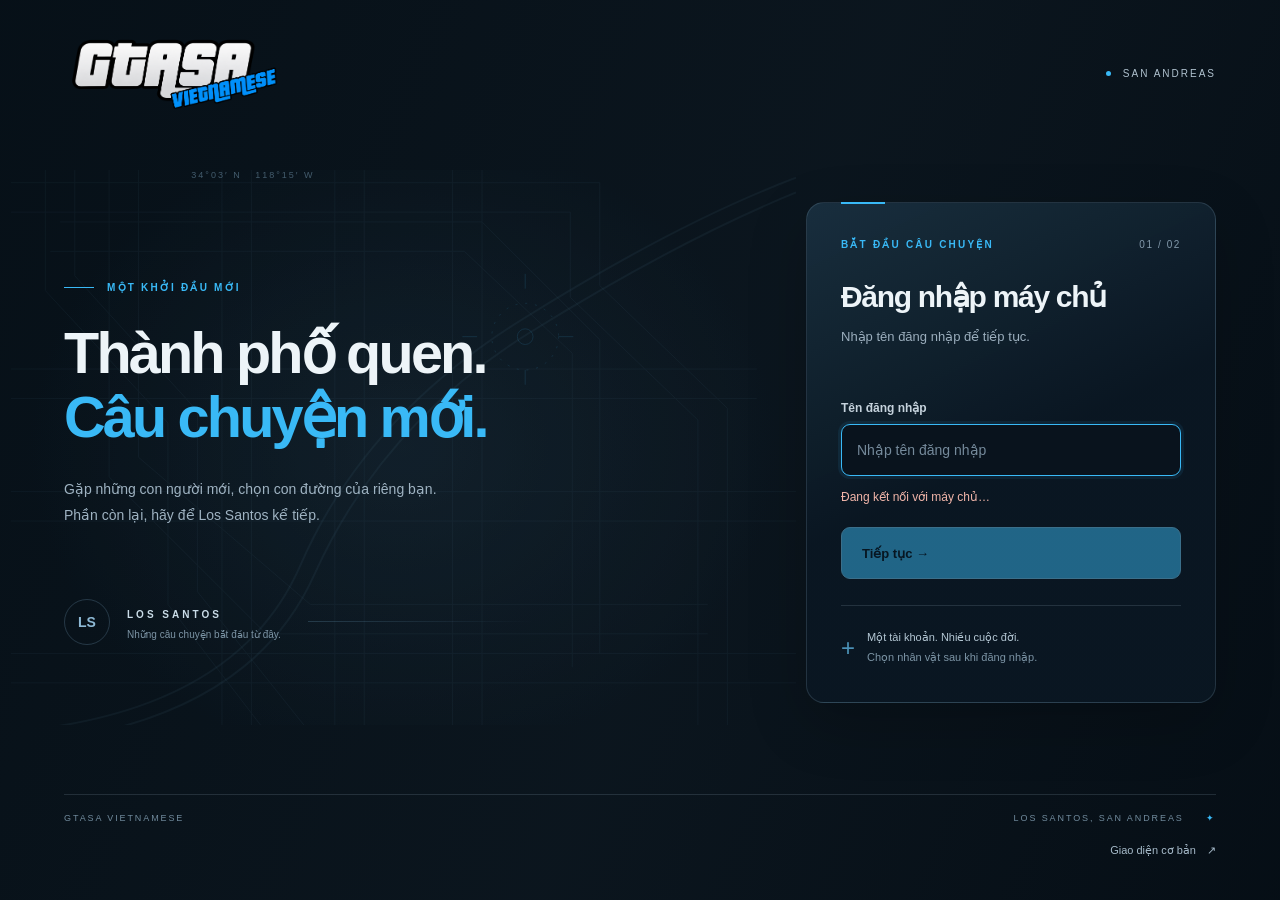
==== commit 4a28e2c9: "feat: refresh CEF screens and queued notifications" ====
--- a/scriptfiles/cef/lsrp/index.html
+++ b/scriptfiles/cef/lsrp/index.html
@@ -2,22 +2,70 @@
 <html lang="vi">
 <head>
   <meta charset="utf-8">
-  <meta name="viewport" content="width=device-width,initial-scale=1">
-  <meta http-equiv="Content-Security-Policy" content="default-src 'self' http://cef; script-src 'sha256-Da5D/YA8V6eIB4fiV2CSRMuoFLo2DIR0+VUz3KR1z58='; style-src 'self' http://cef; img-src 'self' http://cef; object-src 'none'; base-uri 'none'">
+  <meta name="viewport" content="width=device-width,initial-scale=1,viewport-fit=cover">
+  <meta http-equiv="Content-Security-Policy" content="default-src 'self' http://cef; script-src 'sha256-N8vILRe9Os34c75Ro1ZfBYMoq23B8whkrr0Z+LJSpcI='; style-src 'self' http://cef; img-src 'self' http://cef; object-src 'none'; base-uri 'none'">
   <title>GTASA Vietnamese</title>
   <link rel="stylesheet" href="style.css">
 </head>
 <body>
+  <div id="notifications" class="notifications" aria-live="polite" aria-relevant="additions"></div>
   <div class="shell">
-    <div id="notifications" class="notifications" aria-live="polite"></div>
-    <header id="site-header"><img class="brand-logo" src="logo.png" alt="GTASA Vietnamese"><span class="edition">SAN ANDREAS · 1992</span></header>
-    <main>
-      <section class="intro" id="site-intro"><p class="eyebrow">CHÀO MỪNG ĐẾN GTASA VIETNAMESE</p><h1>Một thành phố.<br><span>Vạn câu chuyện.</span></h1><p class="muted">Những con phố quen. Những gương mặt mới.<br>Viết tiếp câu chuyện của bạn tại Los Santos.</p><div class="stamp">GTASA VIETNAMESE <span>CÂU CHUYỆN CỦA BẠN BẮT ĐẦU TỪ ĐÂY</span></div></section>
-      <section class="panel" id="auth"><p class="eyebrow">CHÀO MỪNG TRỞ LẠI</p><h2 id="title">Đăng nhập máy chủ</h2><p id="description" class="muted">Nhập tên đăng nhập để tiếp tục.</p><form id="form" novalidate><label for="value" id="label">Tên đăng nhập</label><input id="value" autocomplete="off" minlength="3" maxlength="24" required placeholder="Nhập tên đăng nhập"><p id="error" role="status" aria-live="polite">Đang khởi tạo giao diện…</p><button id="submit" type="submit" disabled>Đang kết nối…</button></form><button id="back" class="secondary" hidden>Đổi tên đăng nhập</button><p class="note">Một tài khoản, nhiều nhân vật. Mỗi nhân vật là một câu chuyện.</p></section>
-      <section class="characters" id="characters" hidden><p class="eyebrow">CHỌN MỘT CÂU CHUYỆN</p><h2>Nhân vật của bạn</h2><p class="muted">Chọn nhân vật để tiếp tục, hoặc bắt đầu với một slot trống.</p><div id="slots"></div><button id="play" disabled>Vào Los Santos <span>→</span></button><p class="note">Slot trống sẽ mở trình tạo nhân vật trong game.</p></section>
-      <section class="creator" id="creator" hidden><div class="creator-head"><div><p class="eyebrow">BẮT ĐẦU CÂU CHUYỆN</p><h2>Tạo nhân vật</h2><p class="muted">Xây dựng diện mạo và thông tin cơ bản cho nhân vật của bạn.</p></div><span class="creator-step">01 / 01</span></div><div class="creator-grid"><label>Tên nhân vật<input id="creator-name" placeholder="Ví dụ: Nguyen_Van_A" autocomplete="off"></label><label>Giới tính<select class="creator-choice"><option>Nam</option><option>Nữ</option></select></label><label>Ngày sinh<input class="creator-choice" type="date" value="1964-01-01"></label><label>Màu da<select class="creator-choice"><option>Sáng</option><option selected>Trung bình</option><option>Tối</option></select></label><label>Giọng nói<select class="creator-choice"><option>Trầm</option><option>Trung</option><option>Trẻ</option><option>Khàn</option></select></label><label>Chiều cao<input class="creator-choice" type="number" min="150" max="210" value="175" step="1"></label><label>Cân nặng<input class="creator-choice" type="number" min="45" max="150" value="70" step="1"></label><label>Nơi sinh<select class="creator-choice"><option>Los Santos</option><option>San Fierro</option><option>Las Venturas</option><option>Nơi khác</option></select></label></div><div class="creator-actions"><p class="note">Các thông tin số có thể nhập trực tiếp.</p><button id="creator-confirm" type="button">Xác nhận nhân vật <span>→</span></button></div></section>
+    <header id="site-header" class="site-header">
+      <img class="brand-logo" src="logo.png" alt="GTASA Vietnamese" width="240" height="82">
+      <span class="edition"><span class="edition-dot" aria-hidden="true"></span> SAN ANDREAS</span>
+    </header>
+    <main id="main">
+      <section class="intro" id="site-intro" aria-labelledby="welcome-title">
+  <div class="city-art" aria-hidden="true"><span class="city-orbit"></span><span class="city-coordinates">34°03′ N &nbsp; 118°15′ W</span></div>
+  <p class="eyebrow"><span class="short-rule" aria-hidden="true"></span> MỘT KHỞI ĐẦU MỚI</p>
+  <h1 id="welcome-title">Thành phố quen.<br><span>Câu chuyện mới.</span></h1>
+  <p class="intro-copy">Gặp những con người mới, chọn con đường của riêng bạn.<br>Phần còn lại, hãy để Los Santos kể tiếp.</p>
+  <div class="world-caption"><span class="world-mark" aria-hidden="true">LS</span><span><strong>LOS SANTOS</strong><small>Những câu chuyện bắt đầu từ đây.</small></span><span class="caption-line" aria-hidden="true"></span></div>
+</section>
+<section class="panel auth-panel" id="auth" aria-labelledby="title">
+  <div class="panel-topline"><span id="auth-eyebrow" class="eyebrow">CHÀO MỪNG TRỞ LẠI</span><span id="auth-step" class="step-label">01 / 02</span></div>
+  <h2 id="title">Bắt đầu câu chuyện.</h2>
+  <p id="description" class="muted">Nhập tên đăng nhập để tiếp tục.</p>
+  <form id="form" novalidate>
+    <label for="value" id="label">Tên đăng nhập</label>
+    <div class="input-wrap"><input id="value" autocomplete="username" minlength="3" maxlength="24" required placeholder="Tên đăng nhập của bạn" spellcheck="false" autocapitalize="none"><button id="toggle-password" class="reveal-button" type="button" aria-label="Hiện mật khẩu" hidden>Hiện</button></div>
+    <p id="error" class="field-message" role="status" aria-live="polite">Đang kết nối với máy chủ…</p>
+    <button id="submit" class="primary" type="submit" disabled>Đang kết nối…</button>
+  </form>
+  <button id="back" class="secondary" type="button" hidden>← Đổi tên đăng nhập</button>
+  <div class="auth-footnote"><span class="tiny-cross" aria-hidden="true">+</span><p>Một tài khoản. Nhiều cuộc đời.<br><span>Chọn nhân vật sau khi đăng nhập.</span></p></div>
+</section>
+
+      <section class="characters" id="characters" aria-labelledby="characters-title" hidden>
+  <div class="section-heading"><div><p class="eyebrow">GTASA VIETNAMESE / NHÂN VẬT</p><h2 id="characters-title">Hôm nay, bạn là ai?</h2><p class="muted">Tiếp tục câu chuyện đang viết, hoặc bắt đầu một cuộc đời mới.</p></div><span class="section-number" aria-hidden="true">01—03</span></div>
+  <div id="slots" class="slots" aria-label="Danh sách nhân vật"></div>
+  <div class="selector-bottom"><p class="note">Chọn nhân vật rồi vào thành phố.<br>Chọn ô trống để tạo nhân vật mới.</p><button id="play" class="primary" type="button" disabled>Vào Los Santos <span aria-hidden="true">→</span></button></div>
+</section>
+
+      <section class="creator" id="creator" aria-labelledby="creator-title" hidden>
+  <aside class="creator-aside"><p class="eyebrow">GTASA VIETNAMESE</p><span class="dossier-label">HỒ SƠ CÔNG DÂN</span><h2 id="creator-title">Một cái tên.<br>Một khởi đầu.</h2><p>Nhân vật là cách bạn bước vào Los Santos. Hãy bắt đầu bằng một câu chuyện của riêng mình.</p><div class="dossier-seal" aria-hidden="true"><span>LOS SANTOS</span><strong>LS</strong><span>SAN ANDREAS</span></div><p class="dossier-foot">CHƯƠNG 01 <span>THÀNH PHỐ ĐANG CHỜ</span></p></aside>
+  <div class="creator-content">
+    <div class="creator-head"><div><p class="eyebrow">THÔNG TIN CƠ BẢN</p><h3>Tạo nhân vật</h3></div><span class="step-label">01 / 01</span></div>
+    <form id="creator-form" novalidate>
+      <div class="creator-grid">
+        <div class="field field-wide"><label for="creator-name">Tên nhân vật</label><input id="creator-name" autocomplete="off" autocapitalize="none" spellcheck="false" maxlength="24" required placeholder="Ví dụ: Michael_Johnson" aria-describedby="name-hint"><small class="field-hint" id="name-hint">Tên_Họ, không dấu. Ví dụ: Michael_Johnson.</small></div>
+        <div class="field"><label for="creator-gender">Giới tính</label><select id="creator-gender"><option value="0">Nam</option><option value="1">Nữ</option></select></div>
+        <div class="field"><label for="creator-birthdate">Ngày sinh</label><input id="creator-birthdate" type="date" value="1964-01-01" required></div>
+        <div class="field"><label for="creator-tone">Màu da</label><select id="creator-tone"><option value="0">Sáng</option><option value="1" selected>Trung bình</option><option value="2">Tối</option></select></div>
+        <div class="field"><label for="creator-voice">Giọng nói</label><select id="creator-voice"><option value="0">Trầm</option><option value="1">Trung</option><option value="2">Trẻ</option><option value="3">Khàn</option></select></div>
+        <div class="field"><label for="creator-height">Chiều cao <span>cm</span></label><input id="creator-height" type="number" inputmode="numeric" min="150" max="210" step="1" value="175" required></div>
+        <div class="field"><label for="creator-weight">Cân nặng <span>kg</span></label><input id="creator-weight" type="number" inputmode="numeric" min="45" max="150" step="1" value="70" required></div>
+        <div class="field field-wide"><label for="creator-birthplace">Nơi sinh</label><select id="creator-birthplace"><option value="0">Los Santos</option><option value="1">San Fierro</option><option value="2">Las Venturas</option><option value="3">Nơi khác</option></select></div>
+      </div>
+      <p id="creator-error" class="field-message" role="status" aria-live="polite"></p>
+      <div class="creator-actions"><p id="creator-status" class="note" aria-live="polite">Sẵn sàng cho chương đầu tiên?</p><button id="creator-confirm" class="primary" type="submit">Tạo nhân vật <span aria-hidden="true">→</span></button></div>
+    </form>
+  </div>
+</section>
+
     </main>
-    <footer id="site-footer"><span>GTASA VIETNAMESE · SAN ANDREAS</span><button id="classic" class="text-button">Dùng giao diện cơ bản ↗</button></footer>
+    <footer id="site-footer"><span>GTASA VIETNAMESE</span><span>LOS SANTOS, SAN ANDREAS <i aria-hidden="true">✦</i></span></footer>
+    <button id="classic" class="text-button fallback-button" type="button">Giao diện cơ bản <span aria-hidden="true">↗</span></button>
   </div>
   <!-- CEF_APP_START -->
 <script>
@@ -33,12 +81,14 @@
 const slots = [];
 let navigationState = false;
 let lastSnapshot = '';
+let lastToastRevision = 0;
 
 function character(index, name, level, skin, exists, selected) {
   const slot = slots[index];
   if (!slot) return;
   slot.name.textContent = exists ? name.replace(/_/g, ' ') : '+ Tạo nhân vật mới';
-  slot.info.textContent = exists ? `Cấp ${level} · Ngoại hình #${skin}` : 'Một câu chuyện mới đang chờ';
+  slot.info.textContent = exists ? `Cấp ${level} · Tiếp tục câu chuyện` : 'Bắt đầu một cuộc đời mới';
+  slot.button.classList.toggle('empty', !exists);
   slot.button.classList.toggle('selected', !!selected);
   if (selected) $('play').disabled = !exists;
 }
@@ -54,9 +104,15 @@
   const next = Number(data.get('stage'));
   if (document.body && document.body.classList && typeof document.body.classList.add === 'function') document.body.classList.add('booted');
   screen(next, data.get('username') || '');
+  const toastRevision = Number(data.get('toast') || 0);
+  if (toastRevision > lastToastRevision) {
+    lastToastRevision = toastRevision;
+    notify('success', 'Đã tạo nhân vật thành công.');
+  }
   if (next === 6) {
     clearTimeout(window.creatorSaveTimer);
-    if (typeof setCreatorBusy === 'function') setCreatorBusy(false);
+    setCreatorBusy(data.get('cbusy') === '1');
+    if (data.get('cactive') === '1' && data.get('cname')) $('creator-name').value = data.get('cname');
   }
   if (next === 4) {
     for (let i = 0; i < 3; i++) character(i, data.get(`n${i}`) || '',
@@ -67,9 +123,19 @@
     1: 'Tên đăng nhập gồm 3–24 ký tự: chữ, số hoặc dấu gạch dưới (_). Mật khẩu đăng ký cần ít nhất 6 ký tự.',
     2: 'Mật khẩu chưa đúng. Vui lòng thử lại.',
     3: 'Mật khẩu tối đa 72 ký tự.',
-    4: 'Tên nhân vật đã được sử dụng.'
+    4: 'Tên nhân vật hoặc ô nhân vật đã được sử dụng.',
+    5: 'Tên nhân vật phải có dạng Tên_Họ, mỗi phần ít nhất 2 chữ cái.',
+    6: 'Ngày sinh không hợp lệ. Hãy kiểm tra lại ngày, tháng và năm.',
+    7: 'Kiểm tra chiều cao (150–210 cm), cân nặng (45–150 kg) và các lựa chọn.',
+    8: 'Chưa thể xác nhận lưu. Hãy kết nối lại để kiểm tra nhân vật trước khi thử tiếp.',
+    9: 'Ô nhân vật không còn hợp lệ. Hãy mở lại màn chọn nhân vật.'
   };
-  if (errors[data.get('error')]) { busy(false); $('error').textContent = errors[data.get('error')]; }
+  if (errors[data.get('error')]) {
+    busy(false);
+    const message = errors[data.get('error')];
+    $(next === 6 ? 'creator-error' : 'error').textContent = message;
+    notify('error', message);
+  }
   return true;
 }
 function emit(name, ...args) {
@@ -83,24 +149,43 @@
     return false;
   }
 }
-function notify(type, message) {
+const notificationQueue = [];
+function showQueuedNotifications() {
   const host = $('notifications');
   if (!host) return;
+  while (host.children.length < 3 && notificationQueue.length) {
+  const { type, message } = notificationQueue.shift();
   const item = document.createElement('div');
   const kind = type || 'info';
-  const meta = { info: ['i', 'Thông báo'], success: ['✓', 'Thành công'], warning: ['!', 'Cảnh báo'], error: ['×', 'Có lỗi'] }[kind] || ['i', 'Thông báo'];
+  const meta = { info: ['i', 'THÔNG TIN'], success: ['✓', 'THÀNH CÔNG'], warning: ['!', 'CẢNH BÁO'], error: ['×', 'LỖI'] }[kind] || ['i', 'THÔNG TIN'];
   item.className = `notify notify-${kind}`;
   const icon = document.createElement('span'); icon.className = 'notify-icon'; icon.textContent = meta[0];
   const content = document.createElement('span'); content.className = 'notify-content';
   const title = document.createElement('strong'); title.textContent = meta[1];
   const text = document.createElement('span'); text.textContent = message || '';
-  const bar = document.createElement('i');
+  const badge = document.createElement('span'); badge.className = 'notify-badge'; badge.textContent = 'SERVER';
+  const bar = document.createElement('progress');
   bar.className = 'notify-bar';
-  bar.style.transform = 'scaleX(1)';
-  bar.style.transformOrigin = 'left center';
-  content.append(title, text); item.append(icon, content, bar);
+  bar.max = 1; bar.value = 1;
+  content.append(title, text); item.append(icon, content, bar, badge);
   host.appendChild(item);
-  requestAnimationFrame(() => requestAnimationFrame(() => { bar.style.transform = 'scaleX(0)'; }));
+  const start = performance.now();
+  function tick(now) {
+    if (!item.isConnected) return;
+    bar.value = Math.max(0, 1 - (now - start) / 4200);
+    if (bar.value > 0) requestAnimationFrame(tick);
+    else { item.classList.add('notify-leave'); setTimeout(() => {
+      item.remove();
+      showQueuedNotifications();
+      if (!host.children.length && !notificationQueue.length && stage === 0) emit('lsrp:notify_drained');
+    }, 180); }
+  }
+  requestAnimationFrame(tick);
+  }
+}
+function notify(type, message) {
+  notificationQueue.push({ type, message });
+  showQueuedNotifications();
   if (type === 'info' && String(message).includes('kiểm tra tên')) setCreatorBusy(false);
   if (type === 'info' && String(message).includes('kiểm tra tên')) clearTimeout(window.creatorSaveTimer);
   if (type === 'info' && String(message).includes('hoàn tất hồ sơ')) {
@@ -112,7 +197,6 @@
     clearTimeout(window.creatorSaveTimer);
     setCreatorBusy(false);
   }
-  setTimeout(() => { item.classList.add('notify-leave'); setTimeout(() => item.remove(), 260); }, 4200);
 }
 function setCreatorBusy(value) {
   window.creatorBusy = !!value;
@@ -128,6 +212,7 @@
   $('back').disabled = value;
 }
 function screen(next, username) {
+  const changed = stage !== Number(next);
   clearTimeout(responseTimer);
   const auth = $('auth');
   const characters = $('characters');
@@ -147,6 +232,11 @@
     document.body.classList.toggle('selector-mode', showCharacters);
   }
   if (next === 0) {
+    clearTimeout(window.creatorSaveTimer);
+    setCreatorBusy(false);
+    if (document.body) document.body.classList.add('closed');
+    ['auth','characters','creator','site-header','site-intro','site-footer','classic'].forEach(id => { if ($(id)) $(id).hidden = true; });
+    return;
     [auth, characters].forEach((view) => {
       if (view.hidden) return;
       if (!view.classList) { view.hidden = true; return; }
@@ -159,7 +249,8 @@
   auth.hidden = next === 0 || showCharacters || showCreator;
   characters.hidden = !showCharacters;
   const activeView = showCreator ? creator : showCharacters ? characters : auth;
-  if (next !== 0) {
+  if (document.body) document.body.classList.remove('closed');
+  if (next !== 0 && changed) {
     if (activeView.classList && typeof activeView.classList.remove === 'function') {
       activeView.classList.remove('view-enter');
       void activeView.offsetWidth;
@@ -167,12 +258,16 @@
     }
   }
   if (next === 4) $('play').disabled = true;
+  if (next === 4 || next === 6) return;
   $('error').textContent = '';
   if (next === 5) {
     $('description').textContent = 'Đang xử lý, vui lòng chờ…';
     return;
   }
   const password = next === 2 || next === 3;
+  $('auth-step').textContent = password ? '02 / 02' : '01 / 02';
+  $('auth-eyebrow').textContent = next === 2 ? 'TẠO TÀI KHOẢN' : next === 3 ? 'CHÀO MỪNG TRỞ LẠI' : 'BẮT ĐẦU CÂU CHUYỆN';
+  if ($('toggle-password')) $('toggle-password').hidden = !password;
   $('title').textContent = next === 2 ? 'Tạo tài khoản' : next === 3 ? 'Đăng nhập' : 'Đăng nhập máy chủ';
   $('description').textContent = password ? `Tên đăng nhập: ${username}` : 'Nhập tên đăng nhập để tiếp tục.';
   $('label').textContent = password ? 'Mật khẩu' : 'Tên đăng nhập';
@@ -186,7 +281,7 @@
   else input.pattern = '[A-Za-z0-9_]{3,24}';
   $('submit').textContent = next === 2 ? 'Đăng ký →' : next === 3 ? 'Đăng nhập →' : 'Tiếp tục →';
   $('back').hidden = !password;
-  if (next !== 4 && next !== 0) input.focus();
+  if (changed && !window.matchMedia?.('(pointer: coarse)').matches) input.focus();
 }
 for (let i = 0; i < 3; i++) {
   const button = document.createElement('button');
@@ -195,7 +290,8 @@
   label.textContent = `NHÂN VẬT 0${i + 1}`;
   const name = document.createElement('strong');
   const info = document.createElement('em');
-  button.append(label, name, info);
+  const symbol = document.createElement('span'); symbol.className = 'slot-symbol'; symbol.textContent = `0${i + 1}`;
+  button.append(label, symbol, name, info);
   button.onclick = () => { if (!pending) emit('lsrp:slot', i); };
   $('slots').append(button);
   slots.push({button, name, info});
@@ -230,10 +326,21 @@
 $('back').onclick = () => emit('lsrp:back');
 $('classic').onclick = () => emit('lsrp:classic');
 $('play').onclick = () => emit('lsrp:play');
-if ($('creator-confirm')) $('creator-confirm').onclick = () => {
+if ($('toggle-password')) $('toggle-password').onclick = () => {
+  const show = $('value').type === 'password';
+  $('value').type = show ? 'text' : 'password';
+  $('toggle-password').textContent = show ? 'Ẩn' : 'Hiện';
+};
+if ($('creator-form')) $('creator-form').onsubmit = (event) => {
+  event.preventDefault();
   if ($('creator-confirm').disabled) return;
   const name = $('creator-name') ? $('creator-name').value.trim() : '';
-  if (!/^[A-Za-z]+_[A-Za-z]+$/.test(name)) { notify('warning', 'Tên nhân vật phải có dạng First_Last.'); return; }
+  if (!/^[A-Za-z]{2,}_[A-Za-z]{2,}$/.test(name) || name.length > 24) { notify('warning', 'Tên nhân vật phải có dạng Tên_Họ, mỗi phần ít nhất 2 chữ cái.'); return; }
+  const [year, month, day] = $('creator-birthdate').value.split('-').map(Number);
+  if (!year || !month || !day || !$('creator-form').checkValidity()) { notify('warning', 'Hãy kiểm tra ngày sinh, chiều cao và cân nặng.'); return; }
+  const numeric = id => Number($(id).value);
+  setCreatorBusy(true);
+  $('creator-error').textContent = '';
   const confirm = $('creator-confirm');
   confirm.disabled = true;
   confirm.textContent = 'Đang kiểm tra…';
@@ -243,7 +350,7 @@
       notify('error', 'Máy chủ chưa phản hồi việc lưu nhân vật. Bạn có thể thử lại.');
     }
   }, 15000);
-  emit('lsrp:creator_confirm', name);
+  if (!emit('lsrp:creator_confirm', name, numeric('creator-gender'), day, month, year, numeric('creator-tone'), numeric('creator-voice'), numeric('creator-height'), numeric('creator-weight'), numeric('creator-birthplace'))) setCreatorBusy(false);
 };
 if ($('creator') && typeof $('creator').querySelectorAll === 'function') $('creator').querySelectorAll('select').forEach((select) => {
   select.addEventListener('change', () => {
--- a/scriptfiles/cef/lsrp/style.css
+++ b/scriptfiles/cef/lsrp/style.css
@@ -1,2 +1,271 @@
-:root{color-scheme:dark;font-family:'Segoe UI',Arial,sans-serif;color:#f4f8ff;-webkit-font-smoothing:antialiased;text-rendering:optimizeLegibility;--green:#24b5ff;--muted:#92a6bd}*{box-sizing:border-box}body{margin:0;min-height:100vh;opacity:0;transition:opacity .7s cubic-bezier(.22,1,.36,1);background:radial-gradient(ellipse at 7% 75%,#0077c532,transparent 48%),radial-gradient(ellipse at 96% 15%,#2068c429,transparent 40%),linear-gradient(110deg,#030b17ee,#061323c9 60%,#020916e8)}body.booted{opacity:1}[hidden]{display:none!important}body:before{content:'';position:fixed;inset:0;pointer-events:none;background:linear-gradient(#69bdff05 1px,transparent 1px),linear-gradient(90deg,#69bdff05 1px,transparent 1px);background-size:72px 72px;mask-image:linear-gradient(transparent,#0008)}.shell{position:relative;min-height:100vh;max-width:1900px;margin:auto;padding:4vh 5vw;display:flex;flex-direction:column}header,footer{display:flex;align-items:center;justify-content:space-between;gap:24px}.brand-logo{width:clamp(190px,18vw,290px);height:auto;filter:drop-shadow(0 12px 30px #009dff22);animation:logo-in .85s cubic-bezier(.22,1,.36,1) both}.edition{border:1px solid #7bbcff24;background:#10345135;border-radius:30px;padding:12px 20px;font-size:10px;letter-spacing:2.5px;color:#a9cce7}.edition:before{content:'';display:inline-block;width:6px;height:6px;border-radius:50%;background:#30c4ff;box-shadow:0 0 12px #30c4ff;margin-right:12px}main{flex:1;display:flex;align-items:center;justify-content:space-between;gap:7vw;padding:5vh 0}.intro{flex:1;max-width:820px}.eyebrow{font-size:10px;letter-spacing:2.8px;font-weight:700;color:var(--green);margin:0 0 24px}.intro>.eyebrow{display:inline-block;border-left:3px solid var(--green);padding:8px 14px;background:linear-gradient(90deg,#009fff16,transparent)}h1{font-size:clamp(40px,5vw,88px);font-weight:800;line-height:1.04;letter-spacing:-3.5px;margin:0 0 28px}h1 span{color:#33baff;text-shadow:0 0 60px #008cff30}h2{font-size:32px;line-height:1.2;font-weight:700;letter-spacing:-1px;margin:0 0 14px}.muted{font-size:14px;line-height:1.85;color:var(--muted);max-width:480px}.stamp{margin-top:48px;border-top:1px solid #7bbcff25;padding-top:22px;font-size:11px;font-weight:600;letter-spacing:3px;max-width:360px}.stamp span{display:block;font-size:9px;font-weight:400;letter-spacing:1.5px;color:#718aa5;margin-top:10px}.panel,.characters{position:relative;width:450px;max-width:48vw;flex-shrink:0;padding:40px;border:1px solid #91c7ff25;border-radius:22px;background:linear-gradient(145deg,#18334bdb,#07111ef5 65%);box-shadow:0 32px 90px #0007,inset 0 1px #d4edff0d;backdrop-filter:blur(18px);overflow:hidden;animation:panel-in .8s cubic-bezier(.22,1,.36,1) both;will-change:transform,opacity}.panel:before,.characters:before{content:'';position:absolute;left:40px;top:0;width:72px;height:2px;background:#2cbcff;box-shadow:0 0 24px #00aaff99}.panel>.eyebrow,.characters>.eyebrow{font-size:9px;letter-spacing:2.2px;margin-bottom:18px}label{display:block;font-size:12px;font-weight:600;color:#b7c8d9;margin:28px 0 11px}input{width:100%;height:55px;padding:0 17px;background:#030c18e8;border:1px solid #8ebaff24;color:#fff;border-radius:10px;font:inherit;font-size:14px;outline:none;transition:border-color .18s ease,box-shadow .18s ease,transform .18s ease}input::placeholder{color:#5b748e}input:focus{border-color:#25afffb3;box-shadow:0 0 0 3px #009fff10;transform:translateY(-1px)}button{width:100%;border:1px solid transparent;border-radius:10px;padding:17px 20px;min-height:52px;background:linear-gradient(110deg,#008ff0,#1bafff);color:white;font:inherit;font-size:13px;font-weight:700;cursor:pointer;text-align:left;box-shadow:0 6px 22px #008fff20;transition:transform .16s cubic-bezier(.22,1,.36,1),filter .16s ease;will-change:transform}button span{float:right}button:hover:not(:disabled){filter:brightness(1.12);transform:translateY(-1px)}button:active:not(:disabled){filter:brightness(.95);transform:translateY(0)}button:focus-visible{outline:2px solid #93d9ff;outline-offset:4px}button:disabled{opacity:.45;cursor:default;box-shadow:none}.secondary{margin-top:11px;background:#ffffff04;border-color:#93b9e127;color:#afc6df;box-shadow:none;text-align:center}.note{font-size:11px;line-height:1.8;color:#7189a3;margin:24px 0 0}#error{font-size:12px;line-height:1.55;color:#e2b598;min-height:19px;margin:12px 0 18px}footer{padding-top:20px;border-top:1px solid #89bfff16;font-size:9px;letter-spacing:2px;color:#65809a}.text-button{width:auto;min-height:0;padding:8px 0;background:transparent;box-shadow:none;color:#8daac6;font-size:11px;font-weight:400}#slots{display:grid;gap:12px;margin:26px 0}.slot{position:relative;background:linear-gradient(110deg,#18354a65,#0a192b);border:1px solid #81b4e329;box-shadow:none;padding:18px 20px;border-radius:12px}.slot:after{content:'↗';position:absolute;right:18px;top:18px;color:#577998;font-size:18px}.slot.selected{border-color:#21b3ff;background:linear-gradient(110deg,#0a5a844d,#10273b);box-shadow:inset 3px 0 #24b5ff}.slot.selected:after{color:#36beff}.slot small{display:block;font-size:9px;font-weight:600;color:#789dbd;letter-spacing:2px;margin-bottom:9px}.slot strong{font-size:17px;font-weight:600;display:block;padding-right:20px}.slot em{font-size:11px;font-weight:400;font-style:normal;display:block;color:#829eb8;margin-top:8px}.view-enter{animation:panel-in .8s cubic-bezier(.22,1,.36,1) both}.view-exit{animation:panel-out .38s cubic-bezier(.55,0,1,.45) both}.notifications{top:26px;right:26px;width:min(380px,calc(100vw - 52px));gap:12px}.notify{position:relative;display:flex;align-items:flex-start;gap:12px;overflow:hidden;padding:14px 16px 17px;border:1px solid #8bbce52b;border-left:1px solid #8bbce52b;border-radius:11px;background:linear-gradient(135deg,#11263aeF,#07121feb);box-shadow:0 16px 40px #0009;color:#eaf6ff;animation:notify-in .28s cubic-bezier(.22,1,.36,1) both}.notify-icon{display:grid;place-items:center;flex:0 0 23px;width:23px;height:23px;border-radius:7px;background:#2caeff22;color:#53c6ff;font-size:14px;font-weight:800}.notify-content{display:grid;gap:3px;min-width:0}.notify-content strong{font-size:11px;letter-spacing:.8px;text-transform:uppercase}.notify-content span{font-size:12px;line-height:1.45;color:#a8bdd0}.notify-success .notify-icon{background:#31d39a22;color:#55e0ac}.notify-warning .notify-icon{background:#f6bb6122;color:#ffd17d}.notify-error .notify-icon{background:#ff707022;color:#ff9b9b}.notify-bar{position:absolute;left:0;right:0;bottom:0;height:2px;background:#3abaff;transform-origin:left;animation:notify-progress 4.2s linear both}.notify-success .notify-bar{background:#39d39b}.notify-warning .notify-bar{background:#f5bc61}.notify-error .notify-bar{background:#ff7777}@keyframes notify-progress{from{transform:scaleX(1)}to{transform:scaleX(0)}}.notifications{position:fixed;z-index:20;top:24px;right:24px;display:grid;gap:10px;width:min(360px,calc(100vw - 48px));pointer-events:none}.notify{padding:14px 16px;border:1px solid #77bfff35;border-left:3px solid #39bfff;border-radius:12px;background:#071522ed;box-shadow:0 14px 35px #0008;color:#e8f5ff;font-size:12px;line-height:1.5;animation:notify-in .3s cubic-bezier(.22,1,.36,1) both}.notify-success{border-left-color:#36d59a}.notify-warning{border-left-color:#f6bd62}.notify-error{border-left-color:#ff7777}.notify-leave{animation:notify-out .26s ease both}@keyframes notify-in{from{opacity:0;transform:translate3d(18px,-8px,0)}to{opacity:1;transform:translate3d(0,0,0)}}@keyframes notify-out{from{opacity:1;transform:translate3d(0,0,0)}to{opacity:0;transform:translate3d(18px,-8px,0)}}.creator-mode .intro,.creator-mode header,.creator-mode footer,.selector-mode .intro,.selector-mode header,.selector-mode footer{display:none}.creator-mode main,.selector-mode main{justify-content:center}.creator-choice,select.creator-choice{width:100%;height:52px;min-height:52px;padding:0 14px;border:1px solid #8ebaff24;border-radius:10px;background:#030c18e8;color:#dcecff;font:inherit;font-size:13px;outline:none}.creator-choice:focus{border-color:#25afffb3;box-shadow:0 0 0 3px #009fff10}select.creator-choice{appearance:auto;cursor:pointer}input.creator-choice{margin:0}.creator-preview{display:flex;align-items:center;gap:16px;margin:26px 0 8px;padding:16px;border:1px solid #81b4e329;border-radius:14px;background:linear-gradient(110deg,#0a5a844d,#10273b)}.preview-avatar{display:grid;place-items:center;width:52px;height:64px;border-radius:12px;background:radial-gradient(circle at 50% 35%,#53c9ff,#17649a 42%,#071725 70%);color:#dff6ff;font-size:24px;box-shadow:0 0 28px #009fff33}.creator-preview small,.creator-preview strong,.creator-preview span{display:block}.creator-preview small{font-size:9px;letter-spacing:2px;color:#78a3c5}.creator-preview strong{margin-top:5px;font-size:15px}.creator-preview span{margin-top:4px;font-size:11px;color:#7895af}.creator{position:relative;width:min(760px,92vw);max-width:100%;padding:38px;border:1px solid #91c7ff25;border-radius:22px;background:linear-gradient(145deg,#18334bdb,#07111ef5 65%);box-shadow:0 32px 90px #0007,inset 0 1px #d4edff0d;backdrop-filter:blur(18px);animation:panel-in .8s cubic-bezier(.22,1,.36,1) both}.creator-head{display:flex;align-items:flex-start;justify-content:space-between;gap:24px}.creator-step{font-size:10px;letter-spacing:2px;color:#6e9cc2}.creator-grid{display:grid;grid-template-columns:repeat(3,1fr);gap:0 14px}.creator-grid label{margin-top:22px}.creator-choice{text-align:left;background:#030c18e8;border-color:#8ebaff24;color:#dcecff;font-weight:500;padding:14px 13px;min-height:48px}.creator-choice span{color:#37baff}.creator-actions{display:flex;align-items:center;justify-content:space-between;gap:24px;margin-top:28px;padding-top:20px;border-top:1px solid #89bfff16}.creator-actions .note{margin:0}.creator-actions button{width:auto;min-width:210px}@media(max-width:760px){.creator{padding:26px 20px;backdrop-filter:none}.creator-grid{grid-template-columns:repeat(2,1fr)}.creator-actions{align-items:stretch;flex-direction:column}.creator-actions button{width:100%}}@media(max-width:420px){.creator-grid{grid-template-columns:1fr}.creator-head{gap:10px}.creator-step{font-size:8px}}@keyframes logo-in{from{opacity:0;transform:scale(.97)}to{opacity:1;transform:scale(1)}}@keyframes panel-in{from{opacity:0;transform:translate3d(0,14px,0)}to{opacity:1;transform:translate3d(0,0,0)}}@keyframes panel-out{from{opacity:1;transform:translate3d(0,0,0)}to{opacity:0;transform:translate3d(0,-8px,0)}}@media(max-width:1000px){main{gap:4vw}.panel,.characters{width:410px;padding:30px}.intro h1{letter-spacing:-2px}}@media(max-width:760px){.panel,.characters{backdrop-filter:none;box-shadow:0 18px 50px #0008}.brand-logo{animation-duration:.6s}.view-enter{animation-duration:.55s}body{background:linear-gradient(135deg,#030b17,#061323 60%,#020916)}body:before{display:none}button:hover:not(:disabled){filter:none}.shell{padding:22px}.intro{display:none}.panel,.characters{max-width:100%;width:440px;margin:auto}.brand-logo{width:180px}.edition{font-size:8px;padding:10px 12px;letter-spacing:1px}main{padding:25px 0}footer{letter-spacing:.6px;font-size:8px}h2{font-size:28px}}@media(max-height:700px){.shell{padding-top:20px;padding-bottom:15px}.brand-logo{width:190px}main{padding:20px 0}.panel,.characters{padding:26px}.eyebrow{margin-bottom:15px}label{margin-top:18px}.note{margin-top:16px}.stamp{margin-top:25px}#slots{gap:8px;margin:18px 0}.slot{padding:13px 16px}h1{font-size:clamp(38px,4.8vw,68px)}}@media(prefers-reduced-motion:reduce){*,*:before{animation:none!important;transition:none!important;scroll-behavior:auto!important}body{opacity:1!important}}@media(max-width:420px){.panel,.characters{padding:24px 20px;border-radius:18px}input{height:52px}button{min-height:50px}}
-.notify{background:linear-gradient(135deg,#152c40cc,#07121ed9);backdrop-filter:blur(22px) saturate(135%);-webkit-backdrop-filter:blur(22px) saturate(135%);border:1px solid #b9e2ff2e;border-top-color:#d8f2ff45;box-shadow:0 18px 45px #0009, inset 0 1px #ffffff18}.notify:after{content:"";position:absolute;inset:-60% -20%;pointer-events:none;background:linear-gradient(110deg,transparent 35%,#ffffff12 48%,transparent 60%);transform:translateX(-45%) rotate(8deg);animation:liquid-sheen 4.2s ease-in-out infinite}.notify-content,.notify-icon{position:relative;z-index:1}.notify-bar{height:3px;background:linear-gradient(90deg,#58cfff,#8ee6ff,#269fff);box-shadow:0 0 10px #41bfff;animation:notify-progress 4.2s linear both}.notify-success .notify-bar{background:linear-gradient(90deg,#45e1a5,#8affca)}.notify-warning .notify-bar{background:linear-gradient(90deg,#ffd166,#ffad4a)}.notify-error .notify-bar{background:linear-gradient(90deg,#ff8585,#ff4e6e)}@keyframes liquid-sheen{0%,45%{transform:translateX(-55%) rotate(8deg)}75%,100%{transform:translateX(55%) rotate(8deg)}}.notify-bar{width:100%;animation:none!important;transition:transform 4.2s linear}.notifications{width:min(430px,calc(100vw - 44px));gap:14px}.notify{min-height:70px;padding:17px 19px 20px;gap:14px}.notify-icon{flex-basis:27px;width:27px;height:27px;font-size:16px}.notify-content strong{font-size:12px}.notify-content span{font-size:13px}.notify-bar{display:block!important;position:absolute!important;left:0;right:auto;bottom:0;width:100%;height:3px;min-height:3px;opacity:1!important;visibility:visible!important}.notify-bar{width:100%;transform:scaleX(1);transform-origin:left center;transition:transform 4.2s linear!important;animation:none!important}+:root {
+  color-scheme: dark;
+  font-family: "Segoe UI", Arial, sans-serif;
+  color: #edf4f8;
+  --ink: #edf4f8;
+  --muted: #9baebd;
+  --faint: #718697;
+  --accent: #39b9f6;
+  --line: rgba(191, 219, 237, .14);
+  --surface: #0c1721;
+  --ease: cubic-bezier(.22, .8, .25, 1);
+}
+* { box-sizing: border-box; }
+[hidden] { display: none !important; }
+html { min-height: 100%; background: transparent; }
+body { margin: 0; min-height: 100vh; background: linear-gradient(112deg, rgba(6,16,24,.96), rgba(10,22,32,.86) 55%, rgba(5,14,22,.94)); }
+body.closed { background: transparent; }
+body.closed .shell { display: none; }
+button, input, select { font: inherit; }
+button { cursor: pointer; touch-action: manipulation; -webkit-tap-highlight-color: transparent; }
+button:disabled { cursor: default; opacity: .48; }
+button:focus-visible { outline: 2px solid #9fddfc; outline-offset: 4px; }
+input, select { display: block; width: 100%; height: 52px; padding: 0 15px; border: 1px solid var(--line); border-radius: 9px; background: #09131d; color: var(--ink); font-size: 14px; outline: none; }
+input::placeholder { color: #758a9b; opacity: 1; }
+input:focus, select:focus { border-color: var(--accent); box-shadow: 0 0 0 3px #39b9f615; }
+input:disabled, select:disabled { opacity: .55; }
+input[aria-invalid="true"], select[aria-invalid="true"] { border-color: #e8887a; }
+input[type="date"] { min-width: 0; }
+select { cursor: pointer; }
+option { color: var(--ink); background: #10202e; }
+label { display: block; margin-bottom: 9px; color: #c5d2dc; font-size: 12px; font-weight: 600; }
+label span { float: right; color: var(--faint); font-weight: 400; }
+h1, h2, h3, p { margin: 0; }
+h2 { font-size: clamp(28px, 2.8vw, 40px); line-height: 1.15; letter-spacing: -1.3px; font-weight: 650; }
+h3 { font-size: 29px; font-weight: 650; letter-spacing: -.8px; }
+.muted { color: var(--muted); font-size: 14px; line-height: 1.7; }
+.eyebrow { color: var(--accent); font-size: 10px; letter-spacing: 2.2px; font-weight: 700; line-height: 1.5; }
+.note { color: var(--muted); font-size: 12px; line-height: 1.65; }
+.step-label { color: #8299ab; font-size: 10px; letter-spacing: 1.6px; font-variant-numeric: tabular-nums; white-space: nowrap; }
+.shell { display: flex; flex-direction: column; min-height: 100vh; max-width: 1760px; margin: auto; padding: 36px 5vw 28px; }
+.site-header { display: flex; align-items: center; justify-content: space-between; gap: 20px; }
+.brand-logo { width: 218px; height: auto; }
+.edition { display: flex; align-items: center; gap: 12px; font-size: 10px; letter-spacing: 2px; color: #b0c2cf; }
+.edition-dot { width: 5px; height: 5px; border-radius: 50%; background: var(--accent); }
+main { flex: 1; display: flex; align-items: center; justify-content: space-between; gap: clamp(40px, 6vw, 120px); padding: 48px 0; }
+footer { display: flex; justify-content: space-between; gap: 16px; padding-top: 18px; border-top: 1px solid var(--line); color: #718b9d; font-size: 9px; letter-spacing: 1.9px; }
+footer i { margin-left: 18px; color: var(--accent); font-style: normal; }
+.text-button { border: 0; background: transparent; color: #a6bac9; min-height: 44px; padding: 12px 0; font-size: 11px; text-align: left; }
+.fallback-button { align-self: flex-end; margin-top: 5px; }
+.fallback-button span { padding-left: 8px; }
+.primary { display: flex; align-items: center; justify-content: space-between; gap: 16px; width: 100%; min-height: 52px; padding: 16px 20px; background: #3abbf5; color: #051723; border: 1px solid #70d0fc; border-radius: 9px; font-size: 13px; font-weight: 750; transition: transform 160ms var(--ease); }
+.primary span { font-size: 20px; line-height: 1; }
+.secondary { min-height: 46px; border: 1px solid var(--line); border-radius: 9px; background: transparent; color: #b9cbd7; font-size: 12px; width: 100%; padding: 12px; margin-top: 10px; }
+.field-message { min-height: 19px; color: #f1b5a9; font-size: 12px; line-height: 1.5; margin: 12px 0 20px; overflow-wrap: anywhere; }
+.view-enter { animation: view-in 440ms var(--ease); }
+@keyframes view-in { from { opacity: 0; transform: translateY(8px); } to { opacity: 1; transform: none; } }
+.creator-mode main, .selector-mode main { justify-content: center; padding: 28px 0; }
+.creator-mode .shell, .selector-mode .shell { padding-top: 20px; padding-bottom: 12px; }
+@media (hover: hover) and (pointer: fine) {
+  .primary:hover:not(:disabled) { background: #6dcefa; transform: translateY(-1px); }
+  .secondary:hover:not(:disabled), .text-button:hover { color: #fff; }
+}
+.primary:active:not(:disabled) { transform: translateY(1px); }
+@media (max-width: 1000px) { .shell { padding: 24px 4vw 16px; } main { gap: 30px; } .brand-logo { width: 180px; } }
+@media (max-width: 700px) {
+  .shell { padding: 20px max(18px, env(safe-area-inset-left)) 14px; }
+  .site-header { margin-bottom: 14px; }
+  .brand-logo { width: 164px; }
+  .edition { font-size: 8px; letter-spacing: 1px; gap: 7px; }
+  main { padding: 20px 0; }
+  footer { font-size: 8px; letter-spacing: 1px; }
+  footer span:last-child { display: none; }
+  input, select { font-size: 16px; }
+  .creator-mode main, .selector-mode main { padding: 10px 0; }
+}
+@media (max-height: 550px) and (orientation: landscape) {
+  .shell { padding: 12px 4vw; }
+  .site-header { margin: 0; }
+  .brand-logo { width: 138px; }
+  main { padding: 18px 0; }
+  footer { display: none; }
+}
+@media (prefers-reduced-motion: reduce) {
+  *, *::before, *::after { animation: none !important; transition: none !important; scroll-behavior: auto !important; }
+}
+
+.intro { position: relative; flex: 1; min-width: 0; padding: 55px 0 35px; }
+.intro > :not(.city-art) { position: relative; }
+.intro .eyebrow { display: flex; align-items: center; gap: 13px; margin-bottom: 26px; }
+.short-rule { width: 30px; height: 1px; background: var(--accent); }
+h1 { font-size: clamp(42px, 4.5vw, 76px); line-height: 1.12; font-weight: 680; letter-spacing: -2.8px; }
+h1 span { color: var(--accent); }
+.intro-copy { margin-top: 26px; max-width: 470px; color: #9fb3c2; font-size: 14px; line-height: 1.9; }
+.world-caption { display: flex; align-items: center; gap: 17px; margin-top: 70px; max-width: 470px; }
+.world-mark { display: grid; place-items: center; width: 46px; height: 46px; border: 1px solid #81adca40; border-radius: 50%; color: #8eb9d5; font-size: 14px; font-weight: 600; }
+.world-caption strong { font-size: 10px; letter-spacing: 3px; color: #cadce8; }
+.world-caption small { display: block; margin-top: 7px; font-size: 10px; color: #7c94a5; }
+.caption-line { flex: 1; height: 1px; background: linear-gradient(90deg, #82bfe335, transparent); margin-left: 10px; }
+.city-art { position: absolute; inset: -12% -10% -10% -8%; overflow: hidden; pointer-events: none; background: url('city-map.svg') center / cover no-repeat; opacity: .7; }
+.city-coordinates { position: absolute; left: 23%; top: 0; color: #5c7b90; font-size: 9px; letter-spacing: 2px; }
+.auth-panel { position: relative; width: 410px; flex: 0 0 410px; padding: 34px; border: 1px solid #a6cbe429; border-radius: 18px; background: linear-gradient(155deg, #1a3040ed, #0a1722f5 50%); box-shadow: 0 20px 60px #0003; }
+.auth-panel::before { content: ''; position: absolute; left: 34px; top: -1px; width: 44px; height: 2px; background: var(--accent); }
+.panel-topline { display: flex; align-items: center; justify-content: space-between; gap: 16px; margin-bottom: 28px; }
+.auth-panel h2 { font-size: 30px; }
+.auth-panel .muted { margin-top: 12px; min-height: 48px; font-size: 13px; }
+.auth-panel form { margin-top: 27px; }
+.input-wrap { position: relative; }
+.input-wrap input { padding-right: 65px; }
+.reveal-button { position: absolute; right: 4px; top: 4px; min-width: 52px; height: 44px; border: 0; border-radius: 6px; background: transparent; color: #80c9ef; font-size: 11px; }
+.auth-footnote { display: flex; align-items: center; gap: 12px; margin-top: 26px; padding-top: 22px; border-top: 1px solid var(--line); }
+.auth-footnote p { font-size: 11px; line-height: 1.8; color: #b4c7d4; }
+.auth-footnote p span { color: #7c94a5; }
+.tiny-cross { color: #4b91b7; font-size: 24px; font-weight: 300; }
+@media (max-width: 1100px) { h1 { font-size: 46px; } .auth-panel { flex-basis: 370px; width: 370px; padding: 28px; } .intro-copy br { display: none; } }
+@media (max-width: 800px) { .intro { display: none; } .auth-panel { width: 410px; flex: 0 1 410px; margin: auto; } }
+@media (max-width: 440px) { .auth-panel { padding: 26px 22px; } .auth-panel h2 { font-size: 28px; } }
+@media (max-height: 550px) and (orientation: landscape) {
+  .intro { display: block; padding: 15px 0; }
+  h1 { font-size: 34px; letter-spacing: -1.2px; }
+  .intro-copy { font-size: 12px; margin-top: 16px; }
+  .world-caption, .city-art { display: none; }
+  .auth-panel { padding: 22px; flex-basis: 340px; }
+  .panel-topline { margin-bottom: 14px; }
+  .auth-panel form { margin-top: 15px; }
+  .auth-footnote { display: none; }
+}
+
+.characters { width: 1120px; max-width: 100%; }
+.section-heading { display: flex; align-items: flex-end; justify-content: space-between; gap: 24px; margin-bottom: 40px; }
+.section-heading h2 { font-size: clamp(30px, 3.6vw, 48px); margin: 16px 0 14px; }
+.section-number { font-size: 12px; letter-spacing: 2px; color: #69869b; padding-bottom: 4px; }
+.slots { display: grid; grid-template-columns: repeat(3, minmax(0, 1fr)); gap: 18px; }
+.slot { position: relative; display: flex; flex-direction: column; align-items: flex-start; width: 100%; min-height: 260px; padding: 26px; text-align: left; color: var(--ink); border: 1px solid var(--line); border-radius: 14px; background: linear-gradient(145deg, #193142bd, #0b1822eb 70%); transition: transform 160ms var(--ease); overflow: hidden; }
+.slot::after { content: '↗'; position: absolute; right: 24px; bottom: 25px; color: #7395ac; font-size: 23px; }
+.slot small { font-size: 9px; letter-spacing: 2px; color: #8eaec2; }
+.slot-symbol { display: grid; place-items: center; width: 62px; height: 62px; border: 1px solid #81b9dc33; border-radius: 50%; margin: 28px 0 24px; color: #8acdef; background: #16364b6e; font-size: 21px; font-weight: 500; }
+.slot strong { display: block; font-size: 20px; font-weight: 600; margin-top: auto; padding-right: 15px; overflow-wrap: anywhere; line-height: 1.35; }
+.slot em { font-style: normal; font-size: 12px; color: #90a6b7; margin-top: 10px; padding-right: 20px; }
+.slot.selected { border-color: #5ac5f5; background: linear-gradient(145deg, #204963e0, #0d1e2bea 80%); }
+.slot.selected::after { content: '✓'; color: #72d0fa; }
+.slot.empty { background: #0d1b2673; border-style: dashed; }
+.slot.empty strong { font-size: 17px; }
+.slot.empty .slot-symbol { background: transparent; color: #6e93ac; font-size: 28px; font-weight: 300; }
+.selector-bottom { display: flex; justify-content: space-between; align-items: center; gap: 24px; margin-top: 26px; padding-top: 24px; border-top: 1px solid var(--line); }
+.selector-bottom .primary { width: 270px; }
+@media (hover: hover) and (pointer: fine) { .slot:hover { border-color: #69b9e389; transform: translateY(-3px); } }
+@media (max-width: 700px) {
+  .section-heading { margin-bottom: 24px; }
+  .section-number { display: none; }
+  .slots { grid-template-columns: 1fr; gap: 12px; }
+  .slot { min-height: 145px; padding: 21px 20px 21px 94px; justify-content: center; }
+  .slot-symbol { position: absolute; left: 18px; top: 38px; width: 56px; height: 56px; margin: 0; }
+  .slot strong { margin-top: 12px; font-size: 18px; }
+  .slot::after { right: 18px; bottom: 18px; font-size: 19px; }
+  .selector-bottom { align-items: stretch; flex-direction: column; gap: 16px; }
+  .selector-bottom .primary { width: 100%; }
+}
+@media (max-height: 550px) and (orientation: landscape) {
+  .section-heading { margin-bottom: 18px; }
+  .section-heading h2 { font-size: 28px; margin: 8px 0; }
+  .slots { gap: 12px; }
+  .slot { min-height: 185px; padding: 18px; }
+  .slot-symbol { width: 40px; height: 40px; margin: 16px 0; font-size: 16px; }
+  .slot strong { font-size: 16px; }
+  .selector-bottom { margin-top: 16px; padding-top: 16px; }
+}
+
+.creator { display: grid; grid-template-columns: 295px minmax(0, 1fr); width: 1000px; max-width: 100%; border: 1px solid #94c5e330; border-radius: 18px; background: #0b1721f5; box-shadow: 0 24px 60px #0003; overflow: hidden; }
+.creator-aside { display: flex; flex-direction: column; padding: 34px 30px; background: radial-gradient(ellipse at 0 0, #24698d40, transparent 70%), #122b3a; border-right: 1px solid var(--line); }
+.dossier-label { margin-top: 68px; margin-bottom: 20px; font-size: 9px; color: #83a6bd; letter-spacing: 2px; }
+.creator-aside h2 { font-size: 32px; letter-spacing: -1px; line-height: 1.22; }
+.creator-aside > p:not(.eyebrow):not(.dossier-foot) { font-size: 12px; line-height: 1.9; color: #9db6c7; margin-top: 22px; }
+.dossier-seal { display: flex; flex-direction: column; justify-content: center; gap: 12px; align-items: center; width: 124px; height: 124px; border: 1px solid #79aaca40; outline: 1px solid #79aaca18; outline-offset: 7px; border-radius: 50%; margin: 40px auto; color: #86adc5; transform: rotate(-12deg); }
+.dossier-seal strong { font-size: 34px; font-weight: 500; line-height: 1; }
+.dossier-seal span { font-size: 7px; letter-spacing: 2px; }
+.dossier-foot { border-top: 1px solid var(--line); padding-top: 22px; margin-top: auto; font-size: 9px; letter-spacing: 1.8px; color: #c4d5e0; }
+.dossier-foot span { display: block; font-size: 7px; color: #7198b0; margin-top: 10px; }
+.creator-content { padding: 32px 36px; min-width: 0; }
+.creator-head { display: flex; justify-content: space-between; align-items: center; gap: 20px; margin-bottom: 28px; }
+.creator-head .eyebrow { font-size: 9px; margin-bottom: 10px; }
+.creator-grid { display: grid; grid-template-columns: repeat(2, minmax(0, 1fr)); gap: 18px 20px; }
+.field-wide { grid-column: 1 / -1; }
+.field { min-width: 0; }
+.field-hint { display: block; color: #8197a8; font-size: 11px; margin-top: 8px; line-height: 1.5; }
+.creator-actions { display: flex; align-items: center; justify-content: space-between; gap: 22px; padding-top: 20px; border-top: 1px solid var(--line); }
+.creator-actions .primary { flex: 0 0 220px; width: auto; }
+.creator .field-message { margin: 12px 0; min-height: 18px; }
+@media (max-width: 1000px) { .creator { grid-template-columns: 240px minmax(0, 1fr); } .creator-aside { padding: 28px 22px; } .creator-aside h2 { font-size: 28px; } .creator-content { padding: 28px; } }
+@media (max-width: 800px) { .creator { display: block; max-width: 610px; } .creator-aside { display: none; } }
+@media (max-width: 480px) {
+  .creator-content { padding: 26px 20px; }
+  .creator-grid { gap: 18px 12px; }
+  .creator-grid input, .creator-grid select { padding: 0 10px; }
+  .creator-actions { flex-direction: column; align-items: stretch; gap: 14px; }
+  .creator-actions .primary { flex-basis: auto; width: 100%; }
+  .creator-head { margin-bottom: 24px; }
+}
+@media (max-width: 350px) { .creator-grid { grid-template-columns: 1fr; } }
+@media (max-height: 550px) and (orientation: landscape) {
+  .creator { grid-template-columns: 200px minmax(0, 1fr); }
+  .creator-aside { display: none; }
+  .creator { display: block; max-width: 800px; }
+  .creator-content { padding: 22px; }
+  .creator-grid { grid-template-columns: repeat(3, minmax(0, 1fr)); gap: 16px; }
+  .field-wide { grid-column: auto; }
+  .field:first-child { grid-column: span 2; }
+  .creator-head { margin-bottom: 18px; }
+}
+
+.notifications {
+  position: fixed; z-index: 100;
+  top: 50%; right: max(24px, env(safe-area-inset-right));
+  transform: translateY(-50%);
+  display: flex; flex-direction: column; gap: 25px;
+  width: min(460px, calc(100vw - 48px)); pointer-events: none;
+}
+.notify {
+  --toast-color: #e3edf4; --toast-glow: #e3edf452; --toast-fill: #e3edf42b;
+  position: relative; display: flex; align-items: center; min-height: 106px;
+  gap: 18px; padding: 17px 85px 18px 21px;
+  border: 1px solid #ffffff24; border-radius: 8px;
+  background: linear-gradient(110deg, #060b0de8, #070b0ddc 78%, #0b1114e8);
+  box-shadow: 0 10px 24px #0007, inset 0 1px #ffffff0b;
+  color: #f5f8fa; animation: toast-in 230ms var(--ease);
+}
+.notify::before {
+  content: ''; position: absolute; left: -3px; top: 18px; bottom: 18px;
+  width: 4px; border-radius: 4px; background: var(--toast-color);
+  box-shadow: 0 0 13px var(--toast-glow);
+}
+.notify-success { --toast-color: #25d88b; --toast-glow: #25d88b66; --toast-fill: #25d88b30; }
+.notify-warning { --toast-color: #e6a331; --toast-glow: #e6a33166; --toast-fill: #e6a33130; }
+.notify-error { --toast-color: #ef515a; --toast-glow: #ef515a66; --toast-fill: #ef515a30; }
+.notify-icon {
+  display: grid; place-items: center; flex: 0 0 58px; width: 58px; height: 58px;
+  border: 1px solid var(--toast-color); border-radius: 14px;
+  background: var(--toast-fill);
+  box-shadow: 0 0 21px var(--toast-glow), inset 0 0 15px #ffffff0b;
+  color: var(--toast-color); font-size: 35px; line-height: 1; font-weight: 750;
+}
+.notify-success .notify-icon, .notify-warning .notify-icon { transform: rotate(-8deg); }
+.notify-content { display: block; min-width: 0; }
+.notify-content strong { display: block; margin-bottom: 5px; color: #fff; font-size: 14px; line-height: 1.15; letter-spacing: .3px; }
+.notify-content span { display: block; color: #d7e0e5; font-size: 13px; line-height: 1.4; overflow-wrap: anywhere; }
+.notify-badge {
+  position: absolute; top: 13px; right: 13px; padding: 4px 8px;
+  border: 1px solid var(--toast-color);
+  border-radius: 5px; background: var(--toast-fill);
+  color: #fff; font-size: 9px; font-weight: 800; letter-spacing: .8px;
+}
+.notify-bar {
+  -webkit-appearance: none; appearance: none; position: absolute; display: block;
+  left: 0; bottom: -11px; width: 100%; height: 4px; border: 0; border-radius: 5px;
+  overflow: hidden; background: #ffffff14; color: var(--toast-color);
+  filter: drop-shadow(0 0 6px var(--toast-glow));
+}
+.notify-bar::-webkit-progress-bar { background: #ffffff14; border-radius: 5px; }
+.notify-bar::-webkit-progress-value { background: var(--toast-color); border-radius: 5px; }
+.notify-bar::-moz-progress-bar { background: var(--toast-color); border-radius: 5px; }
+.notify-leave { animation: toast-out 180ms ease-in forwards; }
+@keyframes toast-in { from { opacity: 0; transform: translateX(-12px); } to { opacity: 1; transform: none; } }
+@keyframes toast-out { to { opacity: 0; transform: translateX(-8px); } }
+@media (max-width: 600px), (pointer: coarse) {
+  .notifications { right: max(12px, env(safe-area-inset-right)); width: min(390px, calc(100vw - 24px)); gap: 21px; }
+  .notify { min-height: 90px; gap: 12px; padding: 13px 69px 14px 16px; box-shadow: 0 4px 12px #0006; }
+  .notify-icon { flex-basis: 46px; width: 46px; height: 46px; font-size: 28px; }
+  .notify-content strong { font-size: 12px; }
+  .notify-content span { font-size: 11px; }
+  .notify-badge { top: 10px; right: 9px; font-size: 8px; }
+}
+@media (prefers-reduced-motion: reduce) { .notify, .notify-leave { animation: none; } }
